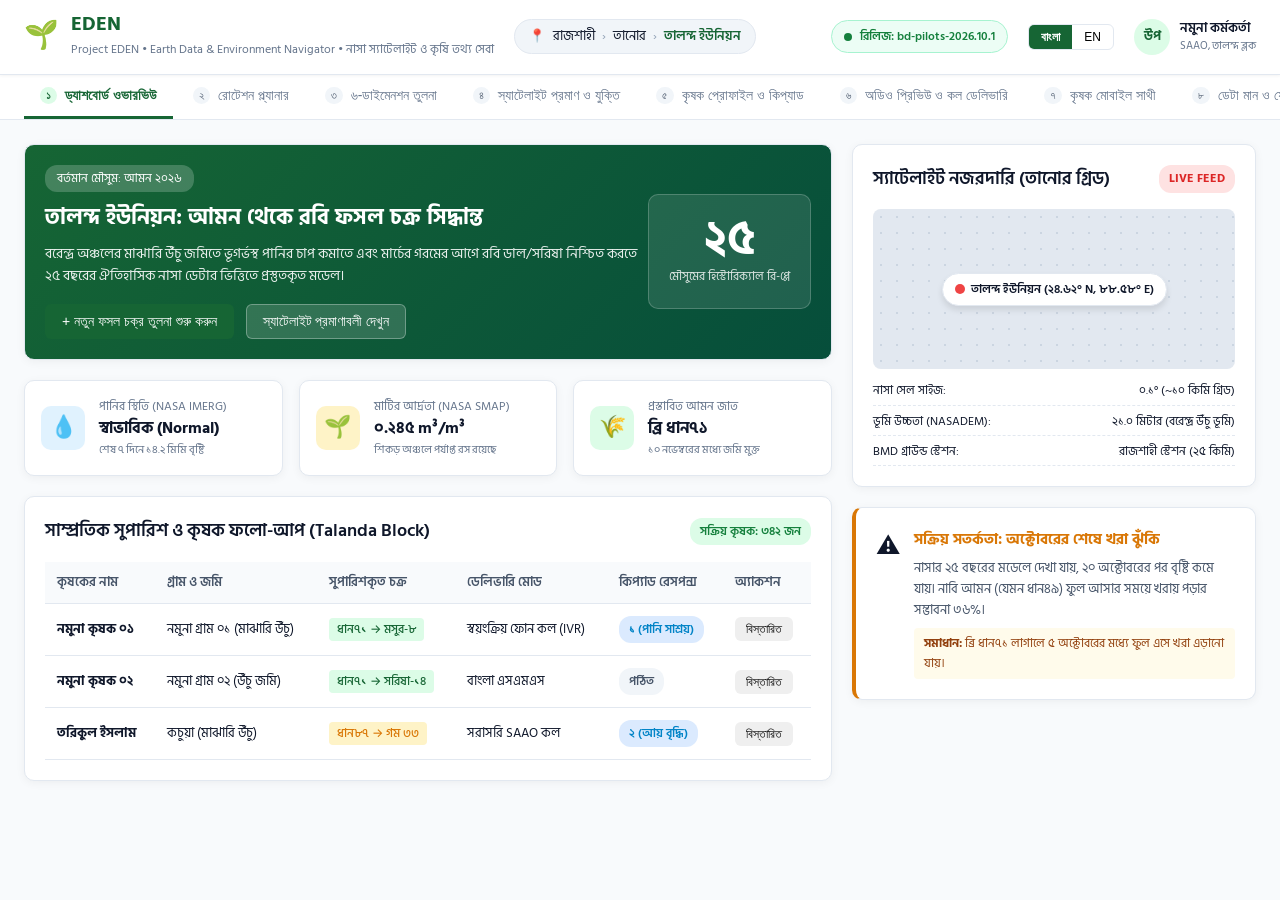
==== apps/saao-dashboard/public/index.html @ 4e6ad154 "feat(android): add EDEN farmer prototype and shared services" ====
<!DOCTYPE html>
<html lang="bn">
<head>
  <meta charset="UTF-8">
  <meta name="viewport" content="width=device-width, initial-scale=1.0">
  <title>Project EDEN — Earth Data &amp; Environment Navigator · ফসল চক্র সিদ্ধান্ত সহায়ক সেবা</title>
  <link rel="preconnect" href="https://fonts.googleapis.com">
  <link rel="preconnect" href="https://fonts.gstatic.com" crossorigin>
  <link href="https://fonts.googleapis.com/css2?family=Hind+Siliguri:wght@400;500;600;700&family=Inter:wght@400;500;600;700&display=swap" rel="stylesheet">
  <link rel="stylesheet" href="styles.css">
</head>
<body>
  <!-- TOP NAVIGATION BAR -->
  <header class="app-header">
    <div class="header-left">
      <div class="brand">
        <span class="brand-icon">🌱</span>
        <div class="brand-text">
          <h1 class="brand-title">EDEN</h1>
          <span class="brand-subtitle">Project EDEN • Earth Data & Environment Navigator • নাসা স্যাটেলাইট ও কৃষি তথ্য সেবা</span>
        </div>
      </div>

      <!-- LOCATION HIERARCHY SELECTOR -->
      <div class="location-badge">
        <span class="geo-icon">📍</span>
        <div class="geo-hierarchy">
          <span class="district">রাজশাহী</span>
          <span class="sep">›</span>
          <span class="upazila">তানোর</span>
          <span class="sep">›</span>
          <span class="union active">তালন্দ ইউনিয়ন</span>
        </div>
      </div>
    </div>

    <div class="header-right">
      <!-- DATA RELEASE BADGE -->
      <div class="release-status" title="সর্বশেষ ডেটা রিলিজ সংস্করণ">
        <span class="status-dot pulse"></span>
        <span class="release-tag">রিলিজ: bd-pilots-2026.10.1</span>
      </div>

      <!-- LANGUAGE TOGGLE -->
      <div class="lang-switch">
        <button id="langBn" class="lang-btn active">বাংলা</button>
        <button id="langEn" class="lang-btn">EN</button>
      </div>

      <!-- SAAO PROFILE -->
      <div class="saao-profile">
        <div class="avatar">উপ</div>
        <div class="profile-info">
          <span class="saao-name">নমুনা কর্মকর্তা</span>
          <span class="saao-role">SAAO, তালন্দ ব্লক</span>
        </div>
      </div>
    </div>
  </header>

  <!-- SCREEN TABS NAVIGATION -->
  <nav class="screen-nav">
    <button class="nav-tab active" data-screen="screen-overview">
      <span class="tab-num">১</span> ড্যাশবোর্ড ওভারভিউ
    </button>
    <button class="nav-tab" data-screen="screen-planner">
      <span class="tab-num">২</span> রোটেশন প্ল্যানার
    </button>
    <button class="nav-tab" data-screen="screen-comparison">
      <span class="tab-num">৩</span> ৬-ডাইমেনশন তুলনা
    </button>
    <button class="nav-tab" data-screen="screen-evidence">
      <span class="tab-num">৪</span> স্যাটেলাইট প্রমাণ ও যুক্তি
    </button>
    <button class="nav-tab" data-screen="screen-farmer">
      <span class="tab-num">৫</span> কৃষক প্রোফাইল ও কিপ্যাড
    </button>
    <button class="nav-tab" data-screen="screen-delivery">
      <span class="tab-num">৬</span> অডিও প্রিভিউ ও কল ডেলিভারি
    </button>
    <button class="nav-tab" data-screen="screen-companion">
      <span class="tab-num">৭</span> কৃষক মোবাইল সাথী
    </button>
    <button class="nav-tab" data-screen="screen-quality">
      <span class="tab-num">৮</span> ডেটা মান ও ফ্রেশনেস
    </button>
  </nav>

  <!-- MAIN CONTAINER -->
  <main class="main-content">

    <!-- ========================================== -->
    <!-- SCREEN 1: SAAO OVERVIEW DASHBOARD         -->
    <!-- ========================================== -->
    <section id="screen-overview" class="screen-section active">
      <div class="overview-grid">
        <!-- LEFT COLUMN: SUMMARY & ACTIONS -->
        <div class="overview-left">
          <div class="card banner-card">
            <div class="banner-content">
              <span class="season-badge">বর্তমান মৌসুম: আমন ২০২৬</span>
              <h2>তালন্দ ইউনিয়ন: আমন থেকে রবি ফসল চক্র সিদ্ধান্ত</h2>
              <p>বরেন্দ্র অঞ্চলের মাঝারি উঁচু জমিতে ভূগর্ভস্থ পানির চাপ কমাতে এবং মার্চের গরমের আগে রবি ডাল/সরিষা নিশ্চিত করতে ২৫ বছরের ঐতিহাসিক নাসা ডেটার ভিত্তিতে প্রস্তুতকৃত মডেল।</p>
              <div class="banner-actions">
                <button class="btn btn-primary" onclick="switchScreen('screen-planner')">
                  + নতুন ফসল চক্র তুলনা শুরু করুন
                </button>
                <button class="btn btn-secondary" onclick="switchScreen('screen-evidence')">
                  স্যাটেলাইট প্রমাণাবলী দেখুন
                </button>
              </div>
            </div>
            <div class="banner-stat">
              <span class="stat-number">২৫</span>
              <span class="stat-label">মৌসুমের হিস্টোরিক্যাল রি-প্লে</span>
            </div>
          </div>

          <!-- SUMMARY METRIC CARDS -->
          <div class="stats-row">
            <div class="stat-card">
              <div class="stat-icon water">💧</div>
              <div class="stat-body">
                <span class="stat-title">পানির স্থিতি (NASA IMERG)</span>
                <span class="stat-value">স্বাভাবিক (Normal)</span>
                <span class="stat-sub">শেষ ৭ দিনে ১৪.২ মিমি বৃষ্টি</span>
              </div>
            </div>

            <div class="stat-card">
              <div class="stat-icon soil">🌱</div>
              <div class="stat-body">
                <span class="stat-title">মাটির আর্দ্রতা (NASA SMAP)</span>
                <span class="stat-value">০.২৪৫ m³/m³</span>
                <span class="stat-sub">শিকড় অঞ্চলে পর্যাপ্ত রস রয়েছে</span>
              </div>
            </div>

            <div class="stat-card">
              <div class="stat-icon crop">🌾</div>
              <div class="stat-body">
                <span class="stat-title">প্রস্তাবিত আমন জাত</span>
                <span class="stat-value">ব্রি ধান৭১</span>
                <span class="stat-sub">১০ নভেম্বরের মধ্যে জমি মুক্ত</span>
              </div>
            </div>
          </div>

          <!-- RECENT ADVICE LOG -->
          <div class="card">
            <div class="card-header">
              <h3>সাম্প্রতিক সুপারিশ ও কৃষক ফলো-আপ (Talanda Block)</h3>
              <span class="badge badge-success">সক্রিয় কৃষক: ৩৪২ জন</span>
            </div>
            <div class="table-responsive">
              <table class="data-table">
                <thead>
                  <tr>
                    <th>কৃষকের নাম</th>
                    <th>গ্রাম ও জমি</th>
                    <th>সুপারিশকৃত চক্র</th>
                    <th>ডেলিভারি মোড</th>
                    <th>কিপ্যাড রেসপন্স</th>
                    <th>অ্যাকশন</th>
                  </tr>
                </thead>
                <tbody id="recentFarmersTable">
                  <tr>
                    <td><strong>নমুনা কৃষক ০১</strong></td>
                    <td>নমুনা গ্রাম ০১ (মাঝারি উঁচু)</td>
                    <td><span class="tag tag-green">ধান৭১ → মসুর-৮</span></td>
                    <td>স্বয়ংক্রিয় ফোন কল (IVR)</td>
                    <td><span class="badge badge-primary">১ (পানি সাশ্রয়)</span></td>
                    <td><button class="btn btn-sm" onclick="switchScreen('screen-delivery')">বিস্তারিত</button></td>
                  </tr>
                  <tr>
                    <td><strong>নমুনা কৃষক ০২</strong></td>
                    <td>নমুনা গ্রাম ০২ (উঁচু জমি)</td>
                    <td><span class="tag tag-green">ধান৭১ → সরিষা-১৪</span></td>
                    <td>বাংলা এসএমএস</td>
                    <td><span class="badge badge-neutral">পঠিত</span></td>
                    <td><button class="btn btn-sm" onclick="switchScreen('screen-delivery')">বিস্তারিত</button></td>
                  </tr>
                  <tr>
                    <td><strong>তরিকুল ইসলাম</strong></td>
                    <td>কচুয়া (মাঝারি উঁচু)</td>
                    <td><span class="tag tag-yellow">ধান৮৭ → গম ৩৩</span></td>
                    <td>সরাসরি SAAO কল</td>
                    <td><span class="badge badge-primary">২ (আয় বৃদ্ধি)</span></td>
                    <td><button class="btn btn-sm" onclick="switchScreen('screen-delivery')">বিস্তারিত</button></td>
                  </tr>
                </tbody>
              </table>
            </div>
          </div>
        </div>

        <!-- RIGHT COLUMN: WEATHER & MAP -->
        <div class="overview-right">
          <!-- SATELLITE RADAR / WEATHER -->
          <div class="card">
            <div class="card-header">
              <h3>স্যাটেলাইট নজরদারি (তানোর গ্রিড)</h3>
              <span class="badge badge-live">LIVE FEED</span>
            </div>
            <div class="tanore-map-panel">
              <div class="map-placeholder">
                <div class="map-grid"></div>
                <div class="map-pin">
                  <div class="pin-pulse"></div>
                  <span>তালন্দ ইউনিয়ন (২৪.৬২° N, ৮৮.৫৮° E)</span>
                </div>
              </div>
              <div class="map-specs">
                <div class="spec-item">
                  <span class="label">নাসা সেল সাইজ:</span>
                  <span class="val">০.১° (~১০ কিমি গ্রিড)</span>
                </div>
                <div class="spec-item">
                  <span class="label">ভূমি উচ্চতা (NASADEM):</span>
                  <span class="val">২১.০ মিটার (বরেন্দ্র উঁচু ভূমি)</span>
                </div>
                <div class="spec-item">
                  <span class="label">BMD গ্রাউন্ড স্টেশন:</span>
                  <span class="val">রাজশাহী স্টেশন (২৫ কিমি)</span>
                </div>
              </div>
            </div>
          </div>

          <!-- ACTIVE AGROMET ALERT -->
          <div class="card alert-card">
            <div class="alert-icon">⚠️</div>
            <div class="alert-content">
              <h4>সক্রিয় সতর্কতা: অক্টোবরের শেষে খরা ঝুঁকি</h4>
              <p>নাসার ২৫ বছরের মডেলে দেখা যায়, ২০ অক্টোবরের পর বৃষ্টি কমে যায়। নাবি আমন (যেমন ধান৪৯) ফুল আসার সময়ে খরায় পড়ার সম্ভাবনা ৩৬%।</p>
              <div class="alert-solution">
                <strong>সমাধান:</strong> ব্রি ধান৭১ লাগালে ৫ অক্টোবরের মধ্যে ফুল এসে খরা এড়ানো যায়।
              </div>
            </div>
          </div>
        </div>
      </div>
    </section>

    <!-- ========================================== -->
    <!-- SCREEN 2: ROTATION PLANNER                 -->
    <!-- ========================================== -->
    <section id="screen-planner" class="screen-section">
      <div class="planner-layout">
        <div class="planner-controls card">
          <h2>রোটেশন প্ল্যানার কনফিগারেশন</h2>
          <p class="subtitle">কৃষকের জমি, বর্তমান অবস্থা এবং কাঙ্ক্ষিত অগ্রাধিকার নির্বাচন করুন</p>

          <div class="form-group">
            <label>ইউনিয়ন ও অবস্থান</label>
            <select id="planUnion" class="form-control" disabled>
              <option value="talanda_tanore">তালন্দ ইউনিয়ন, তানোর, রাজশাহী</option>
            </select>
          </div>

          <div class="form-group">
            <label>জমির ধরন (Land Type)</label>
            <select id="planLandType" class="form-control">
              <option value="medium_high" selected>মাঝারি উঁচু জমি (Medium-High Land — প্রধানত দোআঁশ)</option>
              <option value="high">উঁচু জমি (High Land — লাল বরেন্দ্র মাটি)</option>
              <option value="medium_low">মাঝারি নিচু জমি (Medium-Low Land)</option>
            </select>
          </div>

          <div class="form-group">
            <label>বর্তমান আমন ধানের জাত</label>
            <select id="planAmanCrop" class="form-control">
              <option value="BRRI dhan71" selected>ব্রি ধান৭১ (স্বল্পমেয়াদি ১১৫ দিন — খরা সহনশীল)</option>
              <option value="BRRI dhan87">ব্রি ধান৮৭ (১২৭ দিন — উচ্চ ফলনশীল)</option>
              <option value="BRRI dhan49">ব্রি ধান৪৯ (দীর্ঘমেয়াদি ১৩৫ দিন — প্রচলিত)</option>
              <option value="Late dhan75">দেরিতে রোপণকৃত ধান (১২০ দিন)</option>
            </select>
          </div>

          <div class="priority-sliders">
            <label><strong>কৃষকের অগ্রাধিকার নির্ধারণ (Priorities Weighting):</strong></label>

            <div class="slider-group">
              <div class="slider-header">
                <span>💧 পানির সাশ্রয় ও সেচ নিরাপত্তা</span>
                <span id="valWeightWater" class="slider-val">৫০%</span>
              </div>
              <input type="range" id="weightWater" min="0" max="100" value="50" oninput="updateWeights()">
            </div>

            <div class="slider-group">
              <div class="slider-header">
                <span>💰 নিট মুনাফা ও অর্থনৈতিক স্থায়িত্ব</span>
                <span id="valWeightIncome" class="slider-val">৩০%</span>
              </div>
              <input type="range" id="weightIncome" min="0" max="100" value="30" oninput="updateWeights()">
            </div>

            <div class="slider-group">
              <div class="slider-header">
                <span>🌱 মাটির পুষ্টি ও জৈব পদার্থ</span>
                <span id="valWeightSoil" class="slider-val">২০%</span>
              </div>
              <input type="range" id="weightSoil" min="0" max="100" value="20" oninput="updateWeights()">
            </div>
          </div>

          <button class="btn btn-primary btn-block" onclick="runPlannerCalculation()">
            ⚡ ৬-ডাইমেনশন সিমুলেশন ও রি-প্লে রান করুন
          </button>
        </div>

        <div class="planner-preview card">
          <div class="card-header">
            <h3>সিমুলেটেড ফসল চক্রের প্রাকদর্শন</h3>
            <span class="badge badge-neutral">৪টি বিকল্প তৈরি হয়েছে</span>
          </div>
          <div id="plannerResultsContainer" class="candidate-list">
            <!-- Dynamically populated -->
          </div>
        </div>
      </div>
    </section>

    <!-- ========================================== -->
    <!-- SCREEN 3: ROTATION COMPARISON              -->
    <!-- ========================================== -->
    <section id="screen-comparison" class="screen-section">
      <div class="comparison-header card">
        <div class="comp-title-area">
          <h2>৬টি ডাইমেনশনের বিস্তারিত তুলনা (Multi-Dimension Comparison)</h2>
          <p>পানি, তাপ, বন্যা, মাটি, পশুখাদ্য এবং আয়ের ভিত্তিতে তৈরি বৈজ্ঞানিক ট্রেড-অফ বিশ্লেষণ। শুধুমাত্র রঙের ওপর নির্ভর না করে প্রতিটি স্কোরের সাথে সংখ্যা ও ব্যাখ্যা দেওয়া হয়েছে।</p>
        </div>
        <div class="comp-actions">
          <button class="btn btn-secondary" onclick="switchScreen('screen-evidence')">প্রমাণ ও উপগ্রহ ডেটা দেখুন</button>
          <button class="btn btn-primary" onclick="switchScreen('screen-delivery')">পরামর্শ পাঠান (Voice/SMS)</button>
        </div>
      </div>

      <!-- COMPARISON CARDS ROW -->
      <div id="comparisonCardsGrid" class="comparison-grid">
        <!-- Dynamically rendered options comparison -->
      </div>

      <!-- MONTH-BY-MONTH CROP OCCUPANCY TIMELINE -->
      <div class="card timeline-card">
        <div class="card-header">
          <h3>মাসভিত্তিক জমি ব্যবহারের টাইমলাইন (Month-by-Month Field Occupancy)</h3>
          <span class="badge badge-info">কখন জমি খালি হচ্ছে তা দেখুন</span>
        </div>
        <p class="timeline-desc">আমন ধান কাটার তারিখ নির্ধারণ করে রবি ফসল সময়ে বোনা যাবে কি না। ১০ নভেম্বর জমি খালি হলে রবি ফসল সর্বোচ্চ ফলন দেয়।</p>
        <div id="timelineContainer" class="timeline-visual">
          <!-- Dynamically populated timeline -->
        </div>
      </div>
    </section>

    <!-- ========================================== -->
    <!-- SCREEN 4: EVIDENCE AND ADVICE DETAIL       -->
    <!-- ========================================== -->
    <section id="screen-evidence" class="screen-section">
      <div class="card evidence-hero">
        <div class="evidence-header-tag">বৈজ্ঞানিক প্রমাণ ও তথ্যসূত্র (NASA & National Agricultural Data)</div>
        <h2>ব্রি ধান৭১ কেন তালন্দ ইউনিয়নের জন্য সর্বোচ্চ সুপারিশকৃত?</h2>
        <p class="evidence-intro">
          EDEN কোনো সংখ্যা বা যুক্তি কল্পনা করে না। প্রতিটি সুপারিশ ২৫ বছরের নাসা স্যাটেলাইট টাইম-সিরিজ, বাংলাদেশ ধান গবেষণা ইনস্টিটিউট (BRRI), কৃষি গবেষণা ইনস্টিটিউট (BARI) এবং মৃত্তিকা সম্পদ উন্নয়ন ইনস্টিটিউট (SRDI)-এর ফিল্ড ডেটার সাথে মিলিয়ে প্রমাণিত।
        </p>
      </div>

      <div class="evidence-grid">
        <!-- 25-SEASON REPLAY EVIDENCE -->
        <div class="card evidence-card">
          <div class="card-header">
            <h3>১. ২৫ বছরের খরা রি-প্লে সিমুলেশন (Water Balance)</h3>
            <span class="badge badge-success">উচ্চ আত্মবিশ্বাস (High Confidence)</span>
          </div>
          <div class="evidence-body">
            <div class="evidence-highlight">
              <span class="big-metric">৬ / ২৫</span>
              <p>২০০১ থেকে ২০২৫ সালের মধ্যে ব্রি ধান৭১-এ ফুল আসার সংবেদনশীল সময়ে সম্পূরক সেচ লেগেছে <strong>মাত্র ৬ মৌসুমে</strong>।</p>
            </div>
            <ul class="evidence-list">
              <li><strong>ব্রি ধান৪৯ (প্রচলিত):</strong> ফুল আসতে দেরি হওয়ায় ২৫ মৌসুমে <strong>৯ বার</strong> সেচ লেগেছে।</li>
              <li><strong>দেরিতে বোনা ধান:</strong> ২৫ মৌসুমে <strong>২০ বার</strong> তীব্র খরায় পড়েছে।</li>
              <li><strong>তথ্যসূত্র:</strong> NASA POWER (ET0) + NASA GPM IMERG Daily Rain (Rajshahi BMD স্টেশন দ্বারা ক্যালিব্রেটেড)।</li>
              <li><strong>স্থানিক স্কেল:</strong> তানোর গ্রিড সেল (০.১° বা ~১০ কিমি), এটি পুরো ইউনিয়নের গড় পরিমাপ, একক জমির নয়।</li>
            </ul>
          </div>
        </div>

        <!-- SOIL & RESIDUAL MOISTURE -->
        <div class="card evidence-card">
          <div class="card-header">
            <h3>২. মাটির পুষ্টি ও অবশিষ্ট আর্দ্রতা (Soil & SMAP)</h3>
            <span class="badge badge-success">পরিমাপকৃত (Measured)</span>
          </div>
          <div class="evidence-body">
            <div class="evidence-highlight">
              <span class="big-metric">+১৮ কেজি</span>
              <p>ব্রি ধান৭১ কাটার পর বারি মসুর-৮ চাষ করলে হেক্টর প্রতি <strong>১৮ কেজি প্রাকৃতিক নাইট্রোজেন</strong> মাটিতে যুক্ত হয়।</p>
            </div>
            <ul class="evidence-list">
              <li><strong>নাসা SMAP ডেটা:</strong> ১০ নভেম্বর জমি ফাঁকা হলে মাটির শিকড় অঞ্চলে ০.২৪ m³/m³ আর্দ্রতা থাকে, যা মসুরের অঙ্কুরোদগমের জন্য যথেষ্ট।</li>
              <li><strong>মাটির কার্ড:</strong> SRDI তালন্দ ইউনিয়ন সার নির্দেশিকা কার্ড (#RAJ_TAN_TAL_04) অনুযায়ী দোআঁশ মাটিতে ডাল ফসল মাটির উর্বরতা বাড়ায়।</li>
              <li><strong>বোরোর তুলনা:</strong> টানা দুই ধান চাষে মাটির দস্তা ও জৈব পদার্থ দ্রুত হ্রাস পায়।</li>
            </ul>
          </div>
        </div>

        <!-- ECONOMIC AND FODDER -->
        <div class="card evidence-card">
          <div class="card-header">
            <h3>৩. অর্থনৈতিক ও গবাদিপশুর নিরাপত্তা (Income & Fodder)</h3>
            <span class="badge badge-success">মডেলভিত্তিক (Modeled)</span>
          </div>
          <div class="evidence-body">
            <div class="evidence-highlight">
              <span class="big-metric">১,১০,০০০ ৳</span>
              <p>ধান৭১ + মসুর চক্রে হেক্টর প্রতি আনুমানিক নিট আয় <strong>১,১০,০০০ টাকা</strong> (সেচ খরচ ৭০% সাশ্রয়)।</p>
            </div>
            <ul class="evidence-list">
              <li><strong>বিসিএস প্যানেল ডেটা:</strong> তানোর উপজেলায় বোরো ধানে সেচেই চলে যায় মোট খরচের ৩৮%, মসুরে মাত্র ১২%।</li>
              <li><strong>গবাদিপশু ঘনত্ব:</strong> রাজশাহী জেলায় প্রতি বর্গকিমিতে ১৯৭টি গরু রয়েছে (FAO GLW4); আমনের শুকনো খড় ও মসুরের ভূষি সারা বছরের গোখাদ্য নিশ্চিত করে।</li>
            </ul>
          </div>
        </div>

        <!-- UNCERTAINTY & LIMITATIONS -->
        <div class="card evidence-card uncertainty-box">
          <div class="card-header">
            <h3>৪. তথ্যের সীমাবদ্ধতা ও অনিশ্চয়তা নির্দেশক (Data Transparency)</h3>
            <span class="badge badge-warning">সতর্কবার্তা</span>
          </div>
          <div class="evidence-body">
            <p><strong>উপগ্রহ অনুমানের সীমা:</strong> উপগ্রহ থেকে প্রাপ্ত বৃষ্টি ও বাষ্পীভবন ইউনিয়ন পর্যায়ের প্রক্সি। যদি কৃষকের জমিতে স্থানীয় বাঁধ ভাঙা থাকে বা অতিরিক্ত বালুময় মাটি থাকে, তবে সেচ চাহিদা ভিন্ন হতে পারে।</p>
            <p><strong>দাম অনুমান:</strong> বাজার দর BBS ও WFP-এর বিগত মৌসুমের পাইকারি গড় দরের ওপর নির্ভরশীল। চলমান মৌসুমের বাজার দর পরিবর্তনশীল।</p>
          </div>
        </div>
      </div>
    </section>

    <!-- ========================================== -->
    <!-- SCREEN 5: FARMER PRIORITIES AND PROFILE    -->
    <!-- ========================================== -->
    <section id="screen-farmer" class="screen-section">
      <div class="farmer-layout">
        <div class="card farmer-profile-card">
          <h2>কৃষক প্রোফাইল ও সম্মতিপত্র (Farmer Profile & Consent)</h2>
          <p class="subtitle">সাধারণ ফোন কল বা ফিল্ড ভিজিটে সংগৃহীত তথ্য</p>

          <div class="profile-details-grid">
            <div class="profile-field">
              <span class="field-label">কৃষকের নাম</span>
              <span class="field-val">নমুনা কৃষক ০১</span>
            </div>
            <div class="profile-field">
              <span class="field-label">মোবাইল নম্বর</span>
              <span class="field-val">01712-XXXXXX (গোপনীয় ও সুরক্ষিত)</span>
            </div>
            <div class="profile-field">
              <span class="field-label">গ্রাম ও ইউনিয়ন</span>
              <span class="field-val">তালন্দ পূর্বপাড়া, তানোর, রাজশাহী</span>
            </div>
            <div class="profile-field">
              <span class="field-label">জমির পরিমাণ ও ধরন</span>
              <span class="field-val">২.৫ বিঘা (মাঝারি উঁচু দোআঁশ জমি)</span>
            </div>
            <div class="profile-field">
              <span class="field-label">প্রধান পানির উৎস</span>
              <span class="field-val">বৃষ্টিপাত + প্রয়োজনবোধে গভীর নলকূপ (ভাড়া)</span>
            </div>
            <div class="profile-field">
              <span class="field-label">গবাদিপশু</span>
              <span class="field-val">৩টি দেশি গরু ও ২টি ছাগল</span>
            </div>
          </div>

          <div class="consent-box">
            <div class="consent-check">
              <input type="checkbox" id="farmerConsent" checked disabled>
              <label for="farmerConsent"><strong>কৃষকের সম্মতি গৃহীত হয়েছে:</strong> এই তথ্য শুধুমাত্র সঠিক ফসল পরামর্শের জন্য ব্যবহৃত হবে এবং কোনো বাণিজ্যিক প্রতিষ্ঠানে দেওয়া হবে না।</label>
            </div>
          </div>
        </div>

        <div class="card keypad-interaction-card">
          <div class="card-header">
            <h3>সাধারণ বাটন ফোনের কিপ্যাড ইন্টারঅ্যাকশন (IVR DTMF Mapping)</h3>
            <span class="badge badge-primary">স্মার্টফোন প্রয়োজন নেই</span>
          </div>
          <p>কৃষক যখন 'EDEN' টোল-ফ্রি নম্বরে কল দেন বা স্বয়ংক্রিয় ফোন পান, তখন তিনি কিপ্যাডের বোতাম চেপে নিজের পছন্দ জানান:</p>

          <div class="keypad-mapping-list">
            <div class="keypad-item">
              <span class="keypad-btn">১</span>
              <div class="keypad-text">
                <strong>পানির নিরাপত্তা ও সেচ খরচ সাশ্রয়</strong>
                <span>"পানির চিন্তা কমাতে ১ চাপুন"</span>
              </div>
            </div>
            <div class="keypad-item">
              <span class="keypad-btn">২</span>
              <div class="keypad-text">
                <strong>সর্বোচ্চ ফলন ও নিট আয় বৃদ্ধি</strong>
                <span>"বেশি আয়ের জন্য ২ চাপুন"</span>
              </div>
            </div>
            <div class="keypad-item">
              <span class="keypad-btn">৩</span>
              <div class="keypad-text">
                <strong>মাটির স্বাস্থ্য ও উর্বরতা রক্ষা</strong>
                <span>"মাটি ভালো রাখতে ৩ চাপুন"</span>
              </div>
            </div>
            <div class="keypad-item">
              <span class="keypad-btn">৯</span>
              <div class="keypad-text">
                <strong>উপজেলা কৃষি কর্মকর্তার (SAAO) সাথে সরাসরি কথা</strong>
                <span>"অফিসারের সাথে কথা বলতে ৯ চাপুন"</span>
              </div>
            </div>
          </div>
        </div>
      </div>
    </section>

    <!-- ========================================== -->
    <!-- SCREEN 6: ADVICE PREVIEW AND CALL DELIVERY -->
    <!-- ========================================== -->
    <section id="screen-delivery" class="screen-section">
      <div class="delivery-layout">
        <!-- LEFT: SAAO AUDIT & PREVIEW -->
        <div class="card delivery-preview-card">
          <div class="card-header">
            <h2>অনুমোদিত বাংলা পরামর্শ ও অডিও প্রিভিউ</h2>
            <div class="narration-badge-group">
              <span id="narrationEngineTag" class="badge badge-success">✓ ভেরিফাইড টেমপ্লেট (Verified Template)</span>
              <span class="badge badge-neutral">হ্যালুসিনেশন ঝুঁকি: ০%</span>
            </div>
          </div>
          <p class="subtitle">কৃষককে ফোন কল বা এসএমএস পাঠানোর আগে হুবহু অনুমোদিত বাংলা টেক্সট যাচাই করুন</p>

          <div class="preview-speech-box">
            <div class="speech-quote-icon">📢</div>
            <p id="previewBanglaText" class="speech-text">
              EDEN থেকে বলছি। তালন্দ ইউনিয়নের মাঝারি উঁচু জমির জন্য আপনার অনুমোদিত ফসল চক্র: ব্রি ধান৭১ → বারি মসুর-৮ → পতিত। ব্রি ধান৭১ লাগালে ২৫ মৌসুমে মাত্র ৬ বার বাড়তি সেচের প্রয়োজন হয়েছিল। ১০ নভেম্বরের মধ্যে ধান কেটে ফেললে রবি মৌসুমে মসুর চাষে সেচ সাশ্রয় হবে এবং মাত্র ১৯৮ মিলিমিটার পানির প্রয়োজন হবে। পরামর্শটি ভালো লাগলে বা কোনো প্রশ্ন থাকলে আপনার ইউনিয়ন কৃষি কর্মকর্তা (SAAO)-এর সাথে কথা বলুন। ধন্যবাদ।
            </p>
          </div>

          <!-- AUDIO SIMULATOR -->
          <div class="audio-player-mock">
            <button id="btnPlayAudio" class="btn btn-audio" onclick="toggleAudioPreview()">
              <span id="audioPlayIcon">▶</span> <span id="audioPlayText">বাংলা ভয়েস শুনুন (Audio Preview)</span>
            </button>
            <div class="audio-progress-bar">
              <div id="audioProgress" class="audio-progress-fill"></div>
            </div>
            <span class="audio-time">০০:৪২ সেকেন্ড</span>
          </div>

          <!-- DUAL-GATE AUDIT TRAIL -->
          <div class="audit-trail-panel">
            <h4>ডুয়েল-গেট অ্যান্টি-হ্যালুসিনেশন অডিট রিপোর্ট (Dual-Gate Audit)</h4>
            <div class="audit-grid">
              <div class="audit-item">
                <span class="audit-status pass">✓</span>
                <span>গেট ১: অনুমোদিত ফ্যাক্টস ও স্লট যাচাইকৃত</span>
              </div>
              <div class="audit-item">
                <span class="audit-status pass">✓</span>
                <span>গেট ২: কোনো অননুমোদিত সংখ্যা পাওয়া যায়নি (Passed)</span>
              </div>
              <div class="audit-item">
                <span class="audit-status pass">✓</span>
                <span>নিষিদ্ধ বাণিজ্যিক শব্দ ফিল্টার: নিরাপদ</span>
              </div>
              <div class="audit-item">
                <span class="audit-status pass">✓</span>
                <span>লেটেন্সি: &lt; ২ মিলিসেকেন্ড</span>
              </div>
            </div>
          </div>
        </div>

        <!-- RIGHT: DISPATCH SIMULATOR -->
        <div class="card dispatch-card">
          <h3>ডেলিভারি মাধ্যম ও সিমুলেশন</h3>
          <p class="subtitle">কৃষকের ফোনে পরামর্শ পাঠানোর চ্যানেল নির্বাচন করুন</p>

          <div class="delivery-channel-toggle">
            <label class="channel-option active">
              <input type="radio" name="deliveryChannel" value="ivr" checked>
              <div class="channel-body">
                <strong>📞 স্বয়ংক্রিয় ফোন কল (IVR)</strong>
                <span>সাধারণ বাটন ফোনে বাংলায় স্বয়ংক্রিয় কথা বলবে</span>
              </div>
            </label>
            <label class="channel-option">
              <input type="radio" name="deliveryChannel" value="sms">
              <div class="channel-body">
                <strong>💬 বাংলা এসএমএস (SMS)</strong>
                <span>ইউনিকোড বাংলায় সংক্ষিপ্ত বার্তা প্রেরণ</span>
              </div>
            </label>
            <label class="channel-option">
              <input type="radio" name="deliveryChannel" value="saao_call">
              <div class="channel-body">
                <strong>👨‍🌾 SAAO সরাসরি কল</strong>
                <span>মাঠ কর্মকর্তা নিজে ফোনে কথা বলে পরামর্শ দেবেন</span>
              </div>
            </label>
          </div>

          <div class="ivr-simulator-box">
            <h4>লাইভ কিপ্যাড রেসপন্স টেস্ট (Simulate Farmer Keypad)</h4>
            <div class="keypad-buttons">
              <button class="btn btn-key" onclick="simulateFarmerKeypad('1')">১ (পানি)</button>
              <button class="btn btn-key" onclick="simulateFarmerKeypad('2')">২ (আয়)</button>
              <button class="btn btn-key" onclick="simulateFarmerKeypad('3')">৩ (মাটি)</button>
              <button class="btn btn-key" onclick="simulateFarmerKeypad('9')">৯ (SAAO)</button>
            </div>
            <div id="liveCallLog" class="call-log-box">
              <span class="log-line">কলের অবস্থা: প্রস্তুত (Ready to Dispatch)</span>
            </div>
          </div>

          <button class="btn btn-success btn-block" onclick="dispatchAdviceCall()">
            🚀 কৃষকের কাছে পরামর্শ পাঠিয়ে দিন (Dispatch Now)
          </button>
        </div>
      </div>
    </section>

    <!-- ========================================== -->
    <!-- SCREEN 7: OPTIONAL FARMER MOBILE COMPANION -->
    <!-- ========================================== -->
    <section id="screen-companion" class="screen-section">
      <div class="companion-wrapper">
        <div class="companion-intro card">
          <h2>ঐচ্ছিক কৃষক স্মার্টফোন সাথী (Companion PWA/App)</h2>
          <p>এটি কৃষকের জন্য বাধ্যতামূলক নয়; যাদের স্মার্টফোন আছে তারা যেন অফলাইনেও সর্বশেষ অনুমোদিত পরামর্শ, আবহাওয়া এবং পরবর্তী করণীয় দেখতে পারেন তার সহজ ইন্টারফেস।</p>
          <div class="offline-badge">
            <span class="status-dot"></span> সম্পূর্ণ অফলাইনে ক্যাশ করা ডেটা থেকে কার্যকর
          </div>
        </div>

        <!-- MOBILE DEVICE FRAME SIMULATOR -->
        <div class="mobile-frame-container">
          <div class="smartphone-frame">
            <div class="phone-screen">
              <!-- PHONE HEADER -->
              <div class="phone-header">
                <div class="phone-topbar">
                  <span>EDEN</span>
                  <span>📶 অফলাইন রেডি</span>
                </div>
                <div class="farmer-greeting">
                  <h3>আসসালামু আলাইকুম, রফিকুল ভাই</h3>
                  <span>তালন্দ ইউনিয়ন • আমন ২০২৬</span>
                </div>
              </div>

              <!-- MAIN ACTION CARD -->
              <div class="phone-body">
                <div class="phone-card action-card">
                  <span class="card-tag">আপনার পরবর্তী কাজ</span>
                  <h4>১০ নভেম্বরের মধ্যে ব্রি ধান৭১ কেটে ফেলুন</h4>
                  <p>জমিতে পর্যাপ্ত রস থাকতে থাকতেই মসুর বীজ বুনে দিন। অতিরিক্ত সেচের প্রয়োজন হবে না।</p>
                  <button class="phone-btn primary" onclick="alert('ভয়েস পরামর্শ অডিও প্লে হচ্ছে...')">
                    🔊 পরামর্শটি শুনুন (Play)
                  </button>
                </div>

                <!-- 6 DIMENSIONS SUMMARY -->
                <div class="phone-card">
                  <span class="card-tag">ফসল চক্র: ব্রি ধান৭১ → মসুর-৮</span>
                  <div class="phone-metrics-row">
                    <div class="metric-cell">
                      <span class="val">৮৪%</span>
                      <span class="lbl">পানি সাশ্রয়</span>
                    </div>
                    <div class="metric-cell">
                      <span class="val">০ দিন</span>
                      <span class="lbl">তাপের ঝুঁকি</span>
                    </div>
                    <div class="metric-cell">
                      <span class="val">+১৮ কেজি</span>
                      <span class="lbl">মাটিতে নাইট্রোজেন</span>
                    </div>
                  </div>
                </div>

                <!-- LOCAL ADVICE BUTTONS -->
                <div class="phone-card">
                  <span class="card-tag">মাঠ কর্মকর্তার সাথে যোগাযোগ</span>
                  <p>কোনো দ্বিধা বা প্রশ্ন থাকলে আপনার ব্লকের কর্মকর্তার সাথে কথা বলুন:</p>
                  <button class="phone-btn secondary" onclick="alert('নমুনা কর্মকর্তাকে কল করা হচ্ছে: 017XXXXXXXX')">
                    📞 কৃষি কর্মকর্তা (SAAO)-কে কল দিন
                  </button>
                </div>

                <div class="phone-footer">
                  <span>সর্বশেষ আপডেট: ১৫ অক্টোবর ২০২৬ • ক্যাশড ভার্সন</span>
                </div>
              </div>
            </div>
          </div>
        </div>
      </div>
    </section>

    <!-- ========================================== -->
    <!-- SCREEN 8: DATA QUALITY AND COVERAGE        -->
    <!-- ========================================== -->
    <section id="screen-quality" class="screen-section">
      <div class="card quality-hero">
        <div class="card-header">
          <h2>ডেটা মান, ফ্রেশনেস ও কভারেজ ড্যাশবোর্ড (Data Quality & Transparency)</h2>
          <span class="badge badge-success">সব সোর্স সচল</span>
        </div>
        <p class="subtitle">সুপারিশ কেন কোনো এলাকায় অনুপলব্ধ বা অনিশ্চিত হতে পারে তা যাচাই করার জন্য এসএএও ও অ্যাডমিন ভিউ। কোনো অনুপস্থিত মানকে কখনো গোপনে শূন্য ধরা হয় না।</p>
      </div>

      <div class="card">
        <div class="table-responsive">
          <table class="data-table">
            <thead>
              <tr>
                <th>ডেটা সোর্স ও প্যারামিটার</th>
                <th>সময়কাল ও রেজোলিউশন</th>
                <th>ল্যাটেন্সি / ফ্রেশনেস</th>
                <th>গ্রাউন্ড ক্যালিব্রেশন</th>
                <th>অবস্থা</th>
              </tr>
            </thead>
            <tbody id="qualityTableBody">
              <!-- Dynamically populated from /api/v1/data-release -->
            </tbody>
          </table>
        </div>
      </div>

      <div class="quality-guidelines card">
        <h3>EDEN ডেটা সততা নীতিমালা (Data Integrity Policy)</h3>
        <div class="guidelines-grid">
          <div class="policy-box">
            <strong>১. নো সাইলেন্ট জিরো (No Silent Zeros):</strong>
            <p>যদি বৃষ্টি বা তাপমাত্রার কোনো দিনের ডেটা পাওয়া না যায়, তবে সেটিকে শূন্য না ধরে নিকটস্থ বিএমডি রাজশাহী স্টেশন থেকে ইন্টারপোলেট করা হয় এবং আত্মবিশ্বাস 'অনিশ্চিত' ফ্ল্যাগ করা হয়।</p>
          </div>
          <div class="policy-box">
            <strong>২. স্থানিক স্পষ্টতা (Spatial Resolution):</strong>
            <p>নাসার গ্রিড সেল ইউনিয়ন বা ১০ কিমি স্কেলের প্রক্সি। এটিকে কখনো কৃষকের নির্দিষ্ট জমির মাটি পরীক্ষা বলে ভুলভাবে উপস্থাপন করা হয় না।</p>
          </div>
          <div class="policy-box">
            <strong>৩. অপরিবর্তনীয় ডেটা ক্যাপসুল (Immutable Capsule):</strong>
            <p>প্রতিটি ডেটা আপডেটের সুনির্দিষ্ট রিলিজ ভার্সন থাকে (bd-pilots-2026.10.1)। পুরোনো রিলিজের হিস্টোরিক্যাল রেকর্ড কখনো মুছে ফেলা হয় না।</p>
          </div>
        </div>
      </div>
    </section>

  </main>

  <script type="module" src="app.js"></script>
</body>
</html>
---- apps/saao-dashboard/public/styles.css ----
:root {
  --primary: #166534;
  --primary-dark: #14532d;
  --primary-light: #22c55e;
  --accent: #d97706;
  --earth: #78350f;
  --water: #0284c7;
  --bg-main: #f8fafc;
  --card-bg: #ffffff;
  --text-main: #0f172a;
  --text-muted: #64748b;
  --border: #e2e8f0;
  --success: #15803d;
  --warning: #b45309;
  --danger: #b91c1c;
  --radius: 10px;
  --shadow: 0 2px 10px rgba(0, 0, 0, 0.05);
}

* {
  box-sizing: border-box;
  margin: 0;
  padding: 0;
}

body {
  font-family: 'Hind Siliguri', 'Inter', -apple-system, BlinkMacSystemFont, sans-serif;
  background-color: var(--bg-main);
  color: var(--text-main);
  line-height: 1.6;
}

/* ================= HEADER ================= */
.app-header {
  background-color: var(--card-bg);
  border-bottom: 1px solid var(--border);
  padding: 12px 24px;
  display: flex;
  justify-content: space-between;
  align-items: center;
  position: sticky;
  top: 0;
  z-index: 100;
  box-shadow: 0 1px 3px rgba(0,0,0,0.05);
}

.header-left, .header-right {
  display: flex;
  align-items: center;
  gap: 20px;
}

.brand {
  display: flex;
  align-items: center;
  gap: 12px;
}

.brand-icon {
  font-size: 28px;
}

.brand-title {
  font-size: 20px;
  font-weight: 700;
  color: var(--primary);
  line-height: 1.2;
}

.brand-subtitle {
  font-size: 12px;
  color: var(--text-muted);
}

.location-badge {
  display: flex;
  align-items: center;
  gap: 8px;
  background-color: #f1f5f9;
  padding: 6px 14px;
  border-radius: 20px;
  font-size: 13px;
  border: 1px solid var(--border);
}

.geo-hierarchy .sep {
  color: #94a3b8;
  margin: 0 4px;
}

.geo-hierarchy .active {
  font-weight: 600;
  color: var(--primary);
}

.release-status {
  display: flex;
  align-items: center;
  gap: 8px;
  background-color: #ecfdf5;
  color: var(--success);
  padding: 6px 12px;
  border-radius: 20px;
  font-size: 12px;
  font-weight: 600;
  border: 1px solid #a7f3d0;
}

.status-dot {
  width: 8px;
  height: 8px;
  border-radius: 50%;
  background-color: var(--success);
}

.status-dot.pulse {
  animation: pulse-animation 2s infinite;
}

@keyframes pulse-animation {
  0% { transform: scale(0.95); box-shadow: 0 0 0 0 rgba(34, 197, 94, 0.7); }
  70% { transform: scale(1); box-shadow: 0 0 0 6px rgba(34, 197, 94, 0); }
  100% { transform: scale(0.95); box-shadow: 0 0 0 0 rgba(34, 197, 94, 0); }
}

.lang-switch {
  display: flex;
  border: 1px solid var(--border);
  border-radius: 6px;
  overflow: hidden;
}

.lang-btn {
  background: none;
  border: none;
  padding: 5px 12px;
  font-size: 12px;
  cursor: pointer;
}

.lang-btn.active {
  background-color: var(--primary);
  color: #fff;
  font-weight: 600;
}

.saao-profile {
  display: flex;
  align-items: center;
  gap: 10px;
}

.avatar {
  width: 36px;
  height: 36px;
  border-radius: 50%;
  background-color: #dcfce7;
  color: var(--primary);
  display: flex;
  align-items: center;
  justify-content: center;
  font-weight: 700;
  font-size: 13px;
}

.profile-info {
  display: flex;
  flex-direction: column;
}

.saao-name {
  font-size: 13px;
  font-weight: 600;
}

.saao-role {
  font-size: 11px;
  color: var(--text-muted);
}

/* ================= SCREEN NAVIGATION TABS ================= */
.screen-nav {
  display: flex;
  background-color: #ffffff;
  border-bottom: 1px solid var(--border);
  padding: 0 24px;
  overflow-x: auto;
  gap: 4px;
}

.nav-tab {
  background: none;
  border: none;
  padding: 12px 16px;
  font-size: 14px;
  font-weight: 500;
  color: var(--text-muted);
  cursor: pointer;
  border-bottom: 3px solid transparent;
  display: flex;
  align-items: center;
  gap: 8px;
  white-space: nowrap;
  transition: all 0.2s ease;
}

.tab-num {
  font-size: 11px;
  background-color: #f1f5f9;
  padding: 2px 6px;
  border-radius: 10px;
  color: #475569;
}

.nav-tab:hover {
  color: var(--primary);
  background-color: #f8fafc;
}

.nav-tab.active {
  color: var(--primary);
  border-bottom-color: var(--primary);
  font-weight: 600;
}

.nav-tab.active .tab-num {
  background-color: #dcfce7;
  color: var(--primary);
}

/* ================= MAIN CONTENT ================= */
.main-content {
  padding: 24px;
  max-width: 1440px;
  margin: 0 auto;
}

.screen-section {
  display: none;
}

.screen-section.active {
  display: block;
}

.card {
  background-color: var(--card-bg);
  border-radius: var(--radius);
  border: 1px solid var(--border);
  box-shadow: var(--shadow);
  padding: 20px;
  margin-bottom: 20px;
}

.card-header {
  display: flex;
  justify-content: space-between;
  align-items: center;
  margin-bottom: 16px;
}

.card-header h2, .card-header h3 {
  font-size: 18px;
  font-weight: 600;
  color: var(--text-main);
}

.subtitle {
  font-size: 13px;
  color: var(--text-muted);
  margin-bottom: 16px;
}

/* Buttons */
.btn {
  display: inline-flex;
  align-items: center;
  justify-content: center;
  padding: 8px 16px;
  border-radius: 6px;
  font-size: 14px;
  font-weight: 500;
  cursor: pointer;
  border: 1px solid transparent;
  transition: background-color 0.15s ease;
}

.btn-primary {
  background-color: var(--primary);
  color: #fff;
}

.btn-primary:hover {
  background-color: var(--primary-dark);
}

.btn-secondary {
  background-color: #f1f5f9;
  color: var(--text-main);
  border-color: var(--border);
}

.btn-secondary:hover {
  background-color: #e2e8f0;
}

.btn-success {
  background-color: var(--success);
  color: #fff;
}

.btn-sm {
  padding: 4px 10px;
  font-size: 12px;
}

.btn-block {
  width: 100%;
}

/* Badges */
.badge {
  display: inline-block;
  padding: 4px 10px;
  border-radius: 12px;
  font-size: 12px;
  font-weight: 600;
}

.badge-success { background-color: #dcfce7; color: var(--success); }
.badge-warning { background-color: #fef3c7; color: var(--warning); }
.badge-danger { background-color: #fee2e2; color: var(--danger); }
.badge-neutral { background-color: #f1f5f9; color: #475569; }
.badge-primary { background-color: #dbeafe; color: var(--water); }
.badge-live { background-color: #fee2e2; color: #dc2626; font-weight: 700; }

.tag {
  display: inline-block;
  padding: 2px 8px;
  border-radius: 4px;
  font-size: 12px;
  font-weight: 500;
}

.tag-green { background-color: #dcfce7; color: var(--primary); }
.tag-yellow { background-color: #fef3c7; color: var(--accent); }

/* ================= SCREEN 1: OVERVIEW ================= */
.overview-grid {
  display: grid;
  grid-template-columns: 2fr 1fr;
  gap: 20px;
}

.banner-card {
  display: flex;
  justify-content: space-between;
  align-items: center;
  background: linear-gradient(135deg, #166534 0%, #064e3b 100%);
  color: #ffffff;
}

.season-badge {
  display: inline-block;
  background-color: rgba(255, 255, 255, 0.2);
  padding: 4px 12px;
  border-radius: 12px;
  font-size: 12px;
  margin-bottom: 8px;
}

.banner-content h2 {
  font-size: 22px;
  margin-bottom: 8px;
}

.banner-content p {
  font-size: 14px;
  opacity: 0.9;
  max-width: 600px;
  margin-bottom: 16px;
}

.banner-actions {
  display: flex;
  gap: 12px;
}

.banner-actions .btn-secondary {
  background-color: rgba(255,255,255,0.15);
  color: #ffffff;
  border-color: rgba(255,255,255,0.3);
}

.banner-stat {
  text-align: center;
  background: rgba(255, 255, 255, 0.1);
  padding: 20px;
  border-radius: var(--radius);
  border: 1px solid rgba(255, 255, 255, 0.2);
}

.stat-number {
  display: block;
  font-size: 48px;
  font-weight: 700;
  line-height: 1;
}

.stat-label {
  font-size: 12px;
  opacity: 0.85;
}

.stats-row {
  display: grid;
  grid-template-columns: repeat(3, 1fr);
  gap: 16px;
  margin-bottom: 20px;
}

.stat-card {
  background-color: #fff;
  border: 1px solid var(--border);
  border-radius: var(--radius);
  padding: 16px;
  display: flex;
  align-items: center;
  gap: 14px;
  box-shadow: var(--shadow);
}

.stat-icon {
  width: 44px;
  height: 44px;
  border-radius: 10px;
  display: flex;
  align-items: center;
  justify-content: center;
  font-size: 22px;
}

.stat-icon.water { background-color: #e0f2fe; }
.stat-icon.soil { background-color: #fef3c7; }
.stat-icon.crop { background-color: #dcfce7; }

.stat-body {
  display: flex;
  flex-direction: column;
}

.stat-title {
  font-size: 12px;
  color: var(--text-muted);
}

.stat-value {
  font-size: 16px;
  font-weight: 700;
  color: var(--text-main);
}

.stat-sub {
  font-size: 11px;
  color: var(--text-muted);
}

/* Map panel */
.tanore-map-panel {
  display: flex;
  flex-direction: column;
  gap: 12px;
}

.map-placeholder {
  height: 160px;
  background-color: #e2e8f0;
  border-radius: 8px;
  position: relative;
  overflow: hidden;
  background-image: radial-gradient(#cbd5e1 1px, transparent 1px);
  background-size: 16px 16px;
  display: flex;
  align-items: center;
  justify-content: center;
}

.map-pin {
  display: flex;
  align-items: center;
  gap: 6px;
  background-color: #fff;
  padding: 6px 12px;
  border-radius: 20px;
  font-size: 12px;
  font-weight: 600;
  box-shadow: 0 4px 6px rgba(0,0,0,0.1);
  border: 1px solid var(--border);
}

.pin-pulse {
  width: 10px;
  height: 10px;
  border-radius: 50%;
  background-color: #ef4444;
}

.map-specs {
  display: flex;
  flex-direction: column;
  gap: 6px;
  font-size: 12px;
}

.map-specs .spec-item {
  display: flex;
  justify-content: space-between;
  border-bottom: 1px dashed var(--border);
  padding-bottom: 4px;
}

.alert-card {
  border-left: 4px solid var(--accent);
  display: flex;
  gap: 14px;
}

.alert-icon {
  font-size: 24px;
}

.alert-content h4 {
  font-size: 15px;
  margin-bottom: 6px;
  color: var(--accent);
}

.alert-content p {
  font-size: 13px;
  color: #475569;
  margin-bottom: 8px;
}

.alert-solution {
  font-size: 12px;
  background-color: #fffbeb;
  padding: 6px 10px;
  border-radius: 4px;
  color: #92400e;
}

/* ================= TABLES ================= */
.table-responsive {
  overflow-x: auto;
}

.data-table {
  width: 100%;
  border-collapse: collapse;
  font-size: 13px;
  text-align: left;
}

.data-table th {
  background-color: #f8fafc;
  padding: 10px 12px;
  font-weight: 600;
  color: #475569;
  border-bottom: 1px solid var(--border);
}

.data-table td {
  padding: 12px;
  border-bottom: 1px solid var(--border);
}

/* ================= SCREEN 2: PLANNER ================= */
.planner-layout {
  display: grid;
  grid-template-columns: 1fr 1.5fr;
  gap: 20px;
}

.form-group {
  margin-bottom: 16px;
}

.form-group label {
  display: block;
  font-size: 13px;
  font-weight: 600;
  margin-bottom: 6px;
}

.form-control {
  width: 100%;
  padding: 8px 12px;
  border: 1px solid var(--border);
  border-radius: 6px;
  font-size: 14px;
  font-family: inherit;
  background-color: #fff;
}

.priority-sliders {
  background-color: #f8fafc;
  padding: 14px;
  border-radius: 8px;
  border: 1px solid var(--border);
  margin-bottom: 16px;
}

.slider-group {
  margin-top: 12px;
}

.slider-header {
  display: flex;
  justify-content: space-between;
  font-size: 13px;
  margin-bottom: 4px;
}

.slider-val {
  font-weight: 700;
  color: var(--primary);
}

input[type="range"] {
  width: 100%;
  accent-color: var(--primary);
}

.candidate-list {
  display: flex;
  flex-direction: column;
  gap: 12px;
}

.candidate-card-summary {
  border: 1px solid var(--border);
  border-radius: 8px;
  padding: 14px;
  background-color: #fff;
  transition: border-color 0.2s ease;
  cursor: pointer;
}

.candidate-card-summary:hover {
  border-color: var(--primary);
}

.candidate-card-summary.selected {
  border: 2px solid var(--primary);
  background-color: #f0fdf4;
}

.candidate-top {
  display: flex;
  justify-content: space-between;
  align-items: center;
  margin-bottom: 6px;
}

.candidate-top h4 {
  font-size: 15px;
  font-weight: 600;
}

.candidate-score-pill {
  background-color: #dcfce7;
  color: var(--primary);
  font-weight: 700;
  font-size: 13px;
  padding: 2px 8px;
  border-radius: 12px;
}

/* ================= SCREEN 3: COMPARISON ================= */
.comparison-header {
  display: flex;
  justify-content: space-between;
  align-items: center;
}

.comp-title-area h2 {
  font-size: 20px;
  margin-bottom: 4px;
}

.comp-title-area p {
  font-size: 13px;
  color: var(--text-muted);
  max-width: 800px;
}

.comp-actions {
  display: flex;
  gap: 10px;
}

.comparison-grid {
  display: grid;
  grid-template-columns: repeat(auto-fit, minmax(320px, 1fr));
  gap: 20px;
  margin-bottom: 20px;
}

.comp-card {
  border: 1px solid var(--border);
  border-radius: var(--radius);
  background-color: #fff;
  padding: 16px;
  box-shadow: var(--shadow);
  display: flex;
  flex-direction: column;
}

.comp-card.recommended {
  border: 2px solid var(--primary);
  box-shadow: 0 4px 12px rgba(22, 101, 52, 0.15);
}

.comp-card-badge {
  align-self: flex-start;
  margin-bottom: 8px;
}

.comp-card-title {
  font-size: 16px;
  font-weight: 700;
  margin-bottom: 12px;
  line-height: 1.3;
}

.dimensions-breakdown {
  display: flex;
  flex-direction: column;
  gap: 10px;
  margin-bottom: 16px;
}

.dim-item {
  display: flex;
  flex-direction: column;
  gap: 3px;
}

.dim-header {
  display: flex;
  justify-content: space-between;
  font-size: 12px;
  font-weight: 600;
}

.dim-bar-wrap {
  height: 6px;
  background-color: #f1f5f9;
  border-radius: 3px;
  overflow: hidden;
}

.dim-bar-fill {
  height: 100%;
  border-radius: 3px;
}

.dim-bar-fill.water { background-color: var(--water); }
.dim-bar-fill.heat { background-color: #ef4444; }
.dim-bar-fill.soil { background-color: var(--earth); }
.dim-bar-fill.income { background-color: var(--success); }
.dim-bar-fill.fodder { background-color: var(--accent); }
.dim-bar-fill.flood { background-color: #6366f1; }

.dim-note {
  font-size: 11px;
  color: var(--text-muted);
}

.field-free-indicator {
  background-color: #f8fafc;
  padding: 8px 12px;
  border-radius: 6px;
  font-size: 12px;
  margin-top: auto;
  border: 1px solid var(--border);
  display: flex;
  justify-content: space-between;
}

/* Timeline */
.timeline-card {
  margin-top: 20px;
}

.timeline-desc {
  font-size: 13px;
  color: var(--text-muted);
  margin-bottom: 16px;
}

.timeline-visual {
  display: flex;
  gap: 8px;
  overflow-x: auto;
  padding-bottom: 10px;
}

.timeline-month-col {
  flex: 1;
  min-width: 100px;
  background-color: #f8fafc;
  border: 1px solid var(--border);
  border-radius: 8px;
  padding: 8px;
  text-align: center;
}

.month-label {
  font-size: 13px;
  font-weight: 700;
  margin-bottom: 6px;
}

.slot-indicator {
  padding: 8px 4px;
  border-radius: 6px;
  font-size: 11px;
  font-weight: 600;
}

.slot-indicator.occupied { background-color: #dcfce7; color: var(--primary); }
.slot-indicator.transplanting { background-color: #fef3c7; color: var(--accent); }
.slot-indicator.harvesting { background-color: #fee2e2; color: #dc2626; }
.slot-indicator.available { background-color: #e0f2fe; color: var(--water); }

/* ================= SCREEN 4: EVIDENCE ================= */
.evidence-hero {
  background: linear-gradient(135deg, #0f172a 0%, #1e293b 100%);
  color: #fff;
}

.evidence-header-tag {
  color: #38bdf8;
  font-size: 12px;
  font-weight: 600;
  text-transform: uppercase;
  margin-bottom: 6px;
}

.evidence-intro {
  font-size: 14px;
  opacity: 0.9;
  max-width: 800px;
  margin-top: 8px;
}

.evidence-grid {
  display: grid;
  grid-template-columns: repeat(auto-fit, minmax(320px, 1fr));
  gap: 20px;
}

.evidence-highlight {
  display: flex;
  align-items: center;
  gap: 16px;
  background-color: #f8fafc;
  padding: 12px;
  border-radius: 8px;
  margin-bottom: 14px;
}

.big-metric {
  font-size: 28px;
  font-weight: 800;
  color: var(--primary);
  white-space: nowrap;
}

.evidence-list {
  padding-left: 20px;
  font-size: 13px;
  color: #334155;
  display: flex;
  flex-direction: column;
  gap: 6px;
}

.uncertainty-box {
  border-left: 4px solid #f59e0b;
}

/* ================= SCREEN 5: FARMER PROFILE ================= */
.farmer-layout {
  display: grid;
  grid-template-columns: 1.5fr 1fr;
  gap: 20px;
}

.profile-details-grid {
  display: grid;
  grid-template-columns: repeat(2, 1fr);
  gap: 14px;
  margin-bottom: 20px;
}

.profile-field {
  background-color: #f8fafc;
  padding: 10px 14px;
  border-radius: 6px;
  border: 1px solid var(--border);
}

.field-label {
  display: block;
  font-size: 11px;
  color: var(--text-muted);
}

.field-val {
  font-size: 14px;
  font-weight: 600;
}

.consent-box {
  background-color: #ecfdf5;
  border: 1px solid #a7f3d0;
  padding: 12px;
  border-radius: 8px;
}

.consent-check {
  display: flex;
  gap: 10px;
  font-size: 13px;
  color: #065f46;
}

.keypad-mapping-list {
  display: flex;
  flex-direction: column;
  gap: 12px;
  margin-top: 14px;
}

.keypad-item {
  display: flex;
  align-items: center;
  gap: 14px;
  background-color: #f8fafc;
  padding: 10px 14px;
  border-radius: 8px;
  border: 1px solid var(--border);
}

.keypad-btn {
  width: 36px;
  height: 36px;
  background-color: var(--primary);
  color: #fff;
  border-radius: 50%;
  display: flex;
  align-items: center;
  justify-content: center;
  font-weight: 700;
  font-size: 16px;
}

.keypad-text {
  display: flex;
  flex-direction: column;
}

.keypad-text strong {
  font-size: 13px;
}

.keypad-text span {
  font-size: 12px;
  color: var(--text-muted);
}

/* ================= SCREEN 6: ADVICE DELIVERY ================= */
.delivery-layout {
  display: grid;
  grid-template-columns: 1.5fr 1fr;
  gap: 20px;
}

.preview-speech-box {
  background-color: #f8fafc;
  border-left: 4px solid var(--primary);
  padding: 16px;
  border-radius: 6px;
  margin-bottom: 16px;
  display: flex;
  gap: 12px;
}

.speech-quote-icon {
  font-size: 24px;
}

.speech-text {
  font-size: 14px;
  line-height: 1.8;
  color: #1e293b;
}

.audio-player-mock {
  background-color: #f1f5f9;
  border-radius: 8px;
  padding: 12px 16px;
  display: flex;
  align-items: center;
  gap: 14px;
  margin-bottom: 20px;
}

.btn-audio {
  background-color: var(--primary);
  color: #fff;
  gap: 8px;
}

.audio-progress-bar {
  flex: 1;
  height: 8px;
  background-color: #cbd5e1;
  border-radius: 4px;
  overflow: hidden;
}

.audio-progress-fill {
  width: 0%;
  height: 100%;
  background-color: var(--primary);
  transition: width 0.3s linear;
}

.audio-time {
  font-size: 12px;
  color: var(--text-muted);
}

.audit-trail-panel {
  border-top: 1px solid var(--border);
  padding-top: 16px;
}

.audit-trail-panel h4 {
  font-size: 13px;
  font-weight: 600;
  margin-bottom: 10px;
}

.audit-grid {
  display: grid;
  grid-template-columns: repeat(2, 1fr);
  gap: 10px;
  font-size: 12px;
}

.audit-item {
  display: flex;
  align-items: center;
  gap: 6px;
  background-color: #f8fafc;
  padding: 8px;
  border-radius: 4px;
}

.audit-status.pass {
  color: var(--success);
  font-weight: 700;
}

.delivery-channel-toggle {
  display: flex;
  flex-direction: column;
  gap: 10px;
  margin-bottom: 20px;
}

.channel-option {
  display: flex;
  align-items: center;
  gap: 12px;
  border: 1px solid var(--border);
  padding: 10px 14px;
  border-radius: 8px;
  cursor: pointer;
}

.channel-option input {
  accent-color: var(--primary);
}

.channel-body strong {
  display: block;
  font-size: 13px;
}

.channel-body span {
  font-size: 11px;
  color: var(--text-muted);
}

.ivr-simulator-box {
  background-color: #f8fafc;
  border: 1px solid var(--border);
  border-radius: 8px;
  padding: 14px;
  margin-bottom: 20px;
}

.ivr-simulator-box h4 {
  font-size: 13px;
  margin-bottom: 10px;
}

.keypad-buttons {
  display: flex;
  gap: 8px;
  margin-bottom: 10px;
}

.btn-key {
  flex: 1;
  padding: 8px;
  background-color: #fff;
  border: 1px solid var(--border);
  border-radius: 6px;
  font-size: 13px;
  cursor: pointer;
  font-weight: 600;
}

.btn-key:hover {
  background-color: #e2e8f0;
}

.call-log-box {
  background-color: #1e293b;
  color: #38bdf8;
  padding: 10px;
  border-radius: 6px;
  font-family: monospace;
  font-size: 12px;
  min-height: 50px;
}

/* ================= SCREEN 7: COMPANION PWA ================= */
.companion-wrapper {
  display: flex;
  flex-direction: column;
  align-items: center;
}

.companion-intro {
  max-width: 600px;
  text-align: center;
  margin-bottom: 20px;
}

.offline-badge {
  display: inline-flex;
  align-items: center;
  gap: 6px;
  background-color: #dcfce7;
  color: var(--success);
  padding: 4px 12px;
  border-radius: 12px;
  font-size: 12px;
  margin-top: 10px;
  font-weight: 600;
}

.smartphone-frame {
  width: 360px;
  height: 640px;
  border: 12px solid #1e293b;
  border-radius: 40px;
  overflow: hidden;
  box-shadow: 0 20px 40px rgba(0,0,0,0.2);
  background-color: #f8fafc;
  display: flex;
  flex-direction: column;
}

.phone-screen {
  flex: 1;
  display: flex;
  flex-direction: column;
  overflow-y: auto;
}

.phone-header {
  background-color: var(--primary);
  color: #fff;
  padding: 16px;
}

.phone-topbar {
  display: flex;
  justify-content: space-between;
  font-size: 11px;
  opacity: 0.8;
  margin-bottom: 8px;
}

.farmer-greeting h3 {
  font-size: 16px;
}

.farmer-greeting span {
  font-size: 12px;
  opacity: 0.85;
}

.phone-body {
  padding: 16px;
  display: flex;
  flex-direction: column;
  gap: 14px;
}

.phone-card {
  background-color: #fff;
  border-radius: 10px;
  padding: 14px;
  border: 1px solid var(--border);
  box-shadow: 0 1px 3px rgba(0,0,0,0.05);
}

.phone-card.action-card {
  border-left: 4px solid var(--accent);
}

.card-tag {
  display: inline-block;
  font-size: 10px;
  font-weight: 700;
  color: var(--text-muted);
  text-transform: uppercase;
  margin-bottom: 4px;
}

.phone-card h4 {
  font-size: 14px;
  margin-bottom: 6px;
  color: var(--text-main);
}

.phone-card p {
  font-size: 12px;
  color: #475569;
  line-height: 1.5;
  margin-bottom: 10px;
}

.phone-btn {
  width: 100%;
  padding: 10px;
  border-radius: 6px;
  font-size: 13px;
  font-weight: 600;
  border: none;
  cursor: pointer;
}

.phone-btn.primary {
  background-color: var(--primary);
  color: #fff;
}

.phone-btn.secondary {
  background-color: #f1f5f9;
  color: var(--text-main);
  border: 1px solid var(--border);
}

.phone-metrics-row {
  display: flex;
  justify-content: space-around;
  margin-top: 8px;
}

.metric-cell {
  text-align: center;
}

.metric-cell .val {
  display: block;
  font-size: 15px;
  font-weight: 700;
  color: var(--primary);
}

.metric-cell .lbl {
  font-size: 10px;
  color: var(--text-muted);
}

.phone-footer {
  text-align: center;
  font-size: 11px;
  color: var(--text-muted);
  padding: 10px;
}

/* ================= SCREEN 8: DATA QUALITY ================= */
.quality-guidelines {
  margin-top: 20px;
}

.guidelines-grid {
  display: grid;
  grid-template-columns: repeat(3, 1fr);
  gap: 16px;
  margin-top: 14px;
}

.policy-box {
  background-color: #f8fafc;
  padding: 14px;
  border-radius: 8px;
  border: 1px solid var(--border);
}

.policy-box strong {
  display: block;
  font-size: 13px;
  margin-bottom: 6px;
  color: var(--primary);
}

.policy-box p {
  font-size: 12px;
  color: #475569;
}

/* Responsive */
@media (max-width: 992px) {
  .overview-grid, .planner-layout, .farmer-layout, .delivery-layout {
    grid-template-columns: 1fr;
  }
  .stats-row, .guidelines-grid {
    grid-template-columns: 1fr;
  }
}
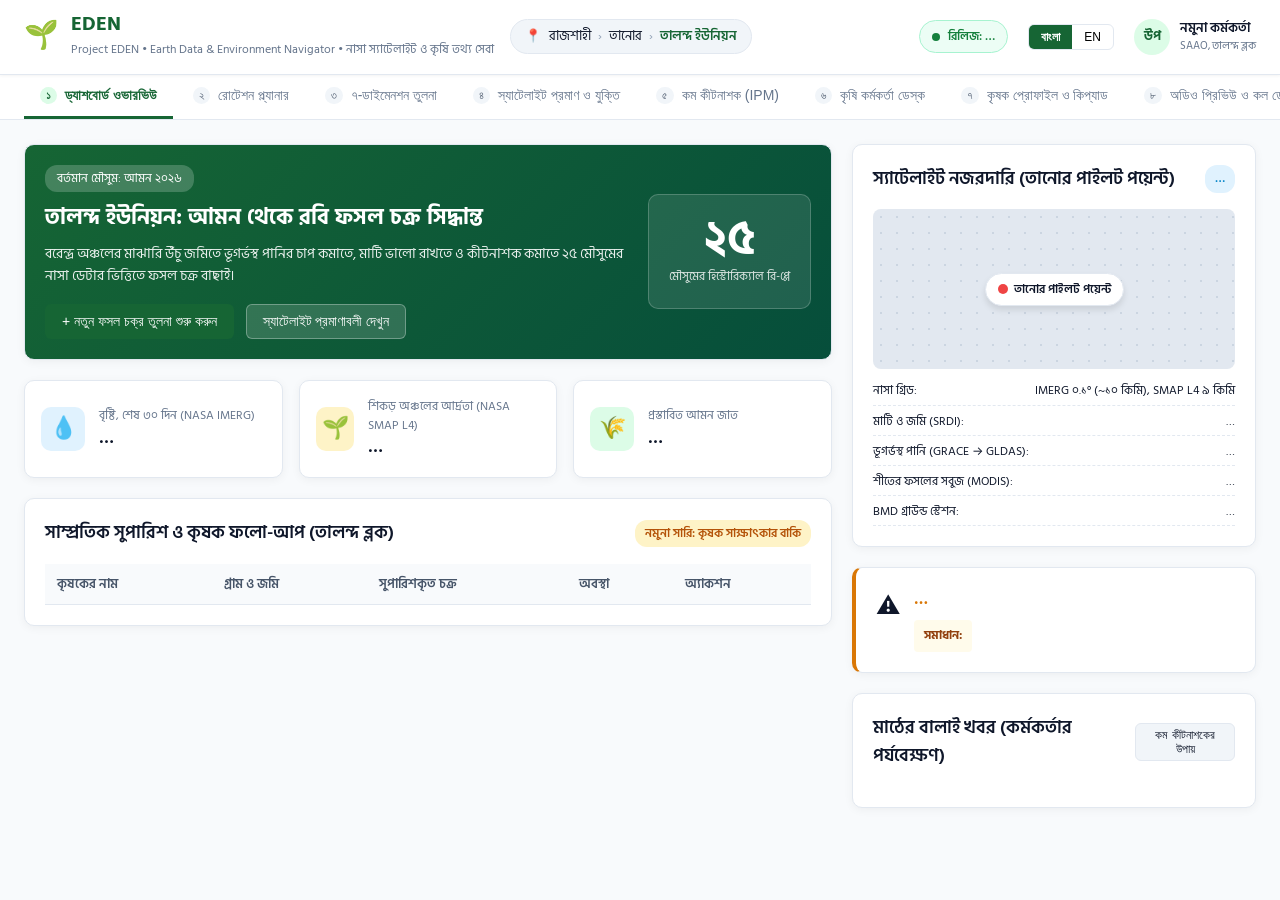
==== commit c3f8f499: "Demo release: research-backed numbers, Bangla/English dashboard, Krishi officer desk, less-pesticide" ====
--- a/apps/saao-dashboard/public/index.html
+++ b/apps/saao-dashboard/public/index.html
@@ -3,13 +3,18 @@
 <head>
   <meta charset="UTF-8">
   <meta name="viewport" content="width=device-width, initial-scale=1.0">
-  <title>Project EDEN — Earth Data &amp; Environment Navigator · ফসল চক্র সিদ্ধান্ত সহায়ক সেবা</title>
+  <title>Project EDEN — Earth Data &amp; Environment Navigator · ফসল চক্র সিদ্ধান্ত সহায়ক সেবা</title>
   <link rel="preconnect" href="https://fonts.googleapis.com">
   <link rel="preconnect" href="https://fonts.gstatic.com" crossorigin>
   <link href="https://fonts.googleapis.com/css2?family=Hind+Siliguri:wght@400;500;600;700&family=Inter:wght@400;500;600;700&display=swap" rel="stylesheet">
   <link rel="stylesheet" href="styles.css">
 </head>
 <body>
+  <!--
+    Translations: every static text carries data-i18n="key". The Bangla text stays here in the HTML;
+    the English for each key lives in i18n.js. Dynamic text is built in app.js for the current language.
+  -->
+
   <!-- TOP NAVIGATION BAR -->
   <header class="app-header">
     <div class="header-left">
@@ -17,42 +22,42 @@
         <span class="brand-icon">🌱</span>
         <div class="brand-text">
           <h1 class="brand-title">EDEN</h1>
-          <span class="brand-subtitle">Project EDEN • Earth Data & Environment Navigator • নাসা স্যাটেলাইট ও কৃষি তথ্য সেবা</span>
-        </div>
-      </div>
-
-      <!-- LOCATION HIERARCHY SELECTOR -->
+          <span class="brand-subtitle" data-i18n="brand.subtitle">Project EDEN • Earth Data & Environment Navigator • নাসা স্যাটেলাইট ও কৃষি তথ্য সেবা</span>
+        </div>
+      </div>
+
+      <!-- LOCATION HIERARCHY -->
       <div class="location-badge">
         <span class="geo-icon">📍</span>
         <div class="geo-hierarchy">
-          <span class="district">রাজশাহী</span>
+          <span class="district" data-i18n="geo.district">রাজশাহী</span>
           <span class="sep">›</span>
-          <span class="upazila">তানোর</span>
+          <span class="upazila" data-i18n="geo.upazila">তানোর</span>
           <span class="sep">›</span>
-          <span class="union active">তালন্দ ইউনিয়ন</span>
+          <span class="union active" data-i18n="geo.union">তালন্দ ইউনিয়ন</span>
         </div>
       </div>
     </div>
 
     <div class="header-right">
       <!-- DATA RELEASE BADGE -->
-      <div class="release-status" title="সর্বশেষ ডেটা রিলিজ সংস্করণ">
+      <div class="release-status" data-i18n-title="release.title" title="সর্বশেষ ডেটা রিলিজ সংস্করণ">
         <span class="status-dot pulse"></span>
-        <span class="release-tag">রিলিজ: bd-pilots-2026.10.1</span>
+        <span class="release-tag" id="releaseTag">রিলিজ: …</span>
       </div>
 
       <!-- LANGUAGE TOGGLE -->
       <div class="lang-switch">
-        <button id="langBn" class="lang-btn active">বাংলা</button>
-        <button id="langEn" class="lang-btn">EN</button>
-      </div>
-
-      <!-- SAAO PROFILE -->
+        <button id="langBn" class="lang-btn active" type="button" onclick="setLanguage('bn')">বাংলা</button>
+        <button id="langEn" class="lang-btn" type="button" onclick="setLanguage('en')">EN</button>
+      </div>
+
+      <!-- SAAO PROFILE (shows the signed-in officer) -->
       <div class="saao-profile">
-        <div class="avatar">উপ</div>
+        <div class="avatar" data-i18n="profile.avatar">উপ</div>
         <div class="profile-info">
-          <span class="saao-name">নমুনা কর্মকর্তা</span>
-          <span class="saao-role">SAAO, তালন্দ ব্লক</span>
+          <span class="saao-name" id="saaoName" data-i18n="profile.name">নমুনা কর্মকর্তা</span>
+          <span class="saao-role" id="saaoRole" data-i18n="profile.role">SAAO, তালন্দ ব্লক</span>
         </div>
       </div>
     </div>
@@ -61,28 +66,34 @@
   <!-- SCREEN TABS NAVIGATION -->
   <nav class="screen-nav">
     <button class="nav-tab active" data-screen="screen-overview">
-      <span class="tab-num">১</span> ড্যাশবোর্ড ওভারভিউ
+      <span class="tab-num" data-num="1">১</span> <span data-i18n="nav.overview">ড্যাশবোর্ড ওভারভিউ</span>
     </button>
     <button class="nav-tab" data-screen="screen-planner">
-      <span class="tab-num">২</span> রোটেশন প্ল্যানার
+      <span class="tab-num" data-num="2">২</span> <span data-i18n="nav.planner">রোটেশন প্ল্যানার</span>
     </button>
     <button class="nav-tab" data-screen="screen-comparison">
-      <span class="tab-num">৩</span> ৬-ডাইমেনশন তুলনা
+      <span class="tab-num" data-num="3">৩</span> <span data-i18n="nav.comparison">৭-ডাইমেনশন তুলনা</span>
     </button>
     <button class="nav-tab" data-screen="screen-evidence">
-      <span class="tab-num">৪</span> স্যাটেলাইট প্রমাণ ও যুক্তি
+      <span class="tab-num" data-num="4">৪</span> <span data-i18n="nav.evidence">স্যাটেলাইট প্রমাণ ও যুক্তি</span>
+    </button>
+    <button class="nav-tab" data-screen="screen-ipm">
+      <span class="tab-num" data-num="5">৫</span> <span data-i18n="nav.ipm">কম কীটনাশক (IPM)</span>
+    </button>
+    <button class="nav-tab" data-screen="screen-officer">
+      <span class="tab-num" data-num="6">৬</span> <span data-i18n="nav.officer">কৃষি কর্মকর্তা ডেস্ক</span>
     </button>
     <button class="nav-tab" data-screen="screen-farmer">
-      <span class="tab-num">৫</span> কৃষক প্রোফাইল ও কিপ্যাড
+      <span class="tab-num" data-num="7">৭</span> <span data-i18n="nav.farmer">কৃষক প্রোফাইল ও কিপ্যাড</span>
     </button>
     <button class="nav-tab" data-screen="screen-delivery">
-      <span class="tab-num">৬</span> অডিও প্রিভিউ ও কল ডেলিভারি
+      <span class="tab-num" data-num="8">৮</span> <span data-i18n="nav.delivery">অডিও প্রিভিউ ও কল ডেলিভারি</span>
     </button>
     <button class="nav-tab" data-screen="screen-companion">
-      <span class="tab-num">৭</span> কৃষক মোবাইল সাথী
+      <span class="tab-num" data-num="9">৯</span> <span data-i18n="nav.companion">কৃষক মোবাইল সাথী</span>
     </button>
     <button class="nav-tab" data-screen="screen-quality">
-      <span class="tab-num">৮</span> ডেটা মান ও ফ্রেশনেস
+      <span class="tab-num" data-num="10">১০</span> <span data-i18n="nav.quality">ডেটা মান ও ফ্রেশনেস</span>
     </button>
   </nav>
 
@@ -90,7 +101,7 @@
   <main class="main-content">
 
     <!-- ========================================== -->
-    <!-- SCREEN 1: SAAO OVERVIEW DASHBOARD         -->
+    <!-- SCREEN 1: SAAO OVERVIEW DASHBOARD          -->
     <!-- ========================================== -->
     <section id="screen-overview" class="screen-section active">
       <div class="overview-grid">
@@ -98,21 +109,21 @@
         <div class="overview-left">
           <div class="card banner-card">
             <div class="banner-content">
-              <span class="season-badge">বর্তমান মৌসুম: আমন ২০২৬</span>
-              <h2>তালন্দ ইউনিয়ন: আমন থেকে রবি ফসল চক্র সিদ্ধান্ত</h2>
-              <p>বরেন্দ্র অঞ্চলের মাঝারি উঁচু জমিতে ভূগর্ভস্থ পানির চাপ কমাতে এবং মার্চের গরমের আগে রবি ডাল/সরিষা নিশ্চিত করতে ২৫ বছরের ঐতিহাসিক নাসা ডেটার ভিত্তিতে প্রস্তুতকৃত মডেল।</p>
+              <span class="season-badge" data-i18n="overview.season">বর্তমান মৌসুম: আমন ২০২৬</span>
+              <h2 data-i18n="overview.title">তালন্দ ইউনিয়ন: আমন থেকে রবি ফসল চক্র সিদ্ধান্ত</h2>
+              <p data-i18n="overview.lead">বরেন্দ্র অঞ্চলের মাঝারি উঁচু জমিতে ভূগর্ভস্থ পানির চাপ কমাতে, মাটি ভালো রাখতে ও কীটনাশক কমাতে ২৫ মৌসুমের নাসা ডেটার ভিত্তিতে ফসল চক্র বাছাই।</p>
               <div class="banner-actions">
-                <button class="btn btn-primary" onclick="switchScreen('screen-planner')">
+                <button class="btn btn-primary" onclick="switchScreen('screen-planner')" data-i18n="overview.startPlanner">
                   + নতুন ফসল চক্র তুলনা শুরু করুন
                 </button>
-                <button class="btn btn-secondary" onclick="switchScreen('screen-evidence')">
+                <button class="btn btn-secondary" onclick="switchScreen('screen-evidence')" data-i18n="overview.seeEvidence">
                   স্যাটেলাইট প্রমাণাবলী দেখুন
                 </button>
               </div>
             </div>
             <div class="banner-stat">
-              <span class="stat-number">২৫</span>
-              <span class="stat-label">মৌসুমের হিস্টোরিক্যাল রি-প্লে</span>
+              <span class="stat-number" data-num="25">২৫</span>
+              <span class="stat-label" data-i18n="overview.replayLabel">মৌসুমের হিস্টোরিক্যাল রি-প্লে</span>
             </div>
           </div>
 
@@ -121,27 +132,27 @@
             <div class="stat-card">
               <div class="stat-icon water">💧</div>
               <div class="stat-body">
-                <span class="stat-title">পানির স্থিতি (NASA IMERG)</span>
-                <span class="stat-value">স্বাভাবিক (Normal)</span>
-                <span class="stat-sub">শেষ ৭ দিনে ১৪.২ মিমি বৃষ্টি</span>
+                <span class="stat-title" data-i18n="overview.rainTitle">বৃষ্টি, শেষ ৩০ দিন (NASA IMERG)</span>
+                <span class="stat-value" id="statRainValue">…</span>
+                <span class="stat-sub" id="statRainSub"></span>
               </div>
             </div>
 
             <div class="stat-card">
               <div class="stat-icon soil">🌱</div>
               <div class="stat-body">
-                <span class="stat-title">মাটির আর্দ্রতা (NASA SMAP)</span>
-                <span class="stat-value">০.২৪৫ m³/m³</span>
-                <span class="stat-sub">শিকড় অঞ্চলে পর্যাপ্ত রস রয়েছে</span>
+                <span class="stat-title" data-i18n="overview.smapTitle">শিকড় অঞ্চলের আর্দ্রতা (NASA SMAP L4)</span>
+                <span class="stat-value" id="statSmapValue">…</span>
+                <span class="stat-sub" id="statSmapSub"></span>
               </div>
             </div>
 
             <div class="stat-card">
               <div class="stat-icon crop">🌾</div>
               <div class="stat-body">
-                <span class="stat-title">প্রস্তাবিত আমন জাত</span>
-                <span class="stat-value">ব্রি ধান৭১</span>
-                <span class="stat-sub">১০ নভেম্বরের মধ্যে জমি মুক্ত</span>
+                <span class="stat-title" data-i18n="overview.varietyTitle">প্রস্তাবিত আমন জাত</span>
+                <span class="stat-value" id="statVarietyValue">…</span>
+                <span class="stat-sub" id="statVarietySub"></span>
               </div>
             </div>
           </div>
@@ -149,80 +160,63 @@
           <!-- RECENT ADVICE LOG -->
           <div class="card">
             <div class="card-header">
-              <h3>সাম্প্রতিক সুপারিশ ও কৃষক ফলো-আপ (Talanda Block)</h3>
-              <span class="badge badge-success">সক্রিয় কৃষক: ৩৪২ জন</span>
+              <h3 data-i18n="overview.farmersTitle">সাম্প্রতিক সুপারিশ ও কৃষক ফলো-আপ (তালন্দ ব্লক)</h3>
+              <span class="badge badge-warning" data-i18n="overview.sampleBadge">নমুনা সারি: কৃষক সাক্ষাৎকার বাকি</span>
             </div>
             <div class="table-responsive">
               <table class="data-table">
                 <thead>
                   <tr>
-                    <th>কৃষকের নাম</th>
-                    <th>গ্রাম ও জমি</th>
-                    <th>সুপারিশকৃত চক্র</th>
-                    <th>ডেলিভারি মোড</th>
-                    <th>কিপ্যাড রেসপন্স</th>
-                    <th>অ্যাকশন</th>
+                    <th data-i18n="overview.col.name">কৃষকের নাম</th>
+                    <th data-i18n="overview.col.village">গ্রাম ও জমি</th>
+                    <th data-i18n="overview.col.rotation">সুপারিশকৃত চক্র</th>
+                    <th data-i18n="overview.col.status">অবস্থা</th>
+                    <th data-i18n="overview.col.action">অ্যাকশন</th>
                   </tr>
                 </thead>
                 <tbody id="recentFarmersTable">
-                  <tr>
-                    <td><strong>নমুনা কৃষক ০১</strong></td>
-                    <td>নমুনা গ্রাম ০১ (মাঝারি উঁচু)</td>
-                    <td><span class="tag tag-green">ধান৭১ → মসুর-৮</span></td>
-                    <td>স্বয়ংক্রিয় ফোন কল (IVR)</td>
-                    <td><span class="badge badge-primary">১ (পানি সাশ্রয়)</span></td>
-                    <td><button class="btn btn-sm" onclick="switchScreen('screen-delivery')">বিস্তারিত</button></td>
-                  </tr>
-                  <tr>
-                    <td><strong>নমুনা কৃষক ০২</strong></td>
-                    <td>নমুনা গ্রাম ০২ (উঁচু জমি)</td>
-                    <td><span class="tag tag-green">ধান৭১ → সরিষা-১৪</span></td>
-                    <td>বাংলা এসএমএস</td>
-                    <td><span class="badge badge-neutral">পঠিত</span></td>
-                    <td><button class="btn btn-sm" onclick="switchScreen('screen-delivery')">বিস্তারিত</button></td>
-                  </tr>
-                  <tr>
-                    <td><strong>তরিকুল ইসলাম</strong></td>
-                    <td>কচুয়া (মাঝারি উঁচু)</td>
-                    <td><span class="tag tag-yellow">ধান৮৭ → গম ৩৩</span></td>
-                    <td>সরাসরি SAAO কল</td>
-                    <td><span class="badge badge-primary">২ (আয় বৃদ্ধি)</span></td>
-                    <td><button class="btn btn-sm" onclick="switchScreen('screen-delivery')">বিস্তারিত</button></td>
-                  </tr>
+                  <!-- Sample rows from /api/v1/overview -->
                 </tbody>
               </table>
             </div>
           </div>
         </div>
 
-        <!-- RIGHT COLUMN: WEATHER & MAP -->
+        <!-- RIGHT COLUMN: SATELLITE DATA & ALERTS -->
         <div class="overview-right">
-          <!-- SATELLITE RADAR / WEATHER -->
           <div class="card">
             <div class="card-header">
-              <h3>স্যাটেলাইট নজরদারি (তানোর গ্রিড)</h3>
-              <span class="badge badge-live">LIVE FEED</span>
+              <h3 data-i18n="overview.satTitle">স্যাটেলাইট নজরদারি (তানোর পাইলট পয়েন্ট)</h3>
+              <span class="badge badge-info" id="dataDateBadge">…</span>
             </div>
             <div class="tanore-map-panel">
               <div class="map-placeholder">
                 <div class="map-grid"></div>
                 <div class="map-pin">
                   <div class="pin-pulse"></div>
-                  <span>তালন্দ ইউনিয়ন (২৪.৬২° N, ৮৮.৫৮° E)</span>
+                  <span id="mapPinLabel">তানোর পাইলট পয়েন্ট</span>
                 </div>
               </div>
               <div class="map-specs">
                 <div class="spec-item">
-                  <span class="label">নাসা সেল সাইজ:</span>
-                  <span class="val">০.১° (~১০ কিমি গ্রিড)</span>
+                  <span class="label" data-i18n="overview.spec.grid">নাসা গ্রিড:</span>
+                  <span class="val" data-i18n="overview.spec.gridValue">IMERG ০.১° (~১০ কিমি), SMAP L4 ৯ কিমি</span>
                 </div>
                 <div class="spec-item">
-                  <span class="label">ভূমি উচ্চতা (NASADEM):</span>
-                  <span class="val">২১.০ মিটার (বরেন্দ্র উঁচু ভূমি)</span>
+                  <span class="label" data-i18n="overview.spec.soil">মাটি ও জমি (SRDI):</span>
+                  <span class="val" id="specSoil">…</span>
                 </div>
                 <div class="spec-item">
-                  <span class="label">BMD গ্রাউন্ড স্টেশন:</span>
-                  <span class="val">রাজশাহী স্টেশন (২৫ কিমি)</span>
+                  <span class="label" data-i18n="overview.spec.groundwater">ভূগর্ভস্থ পানি (GRACE → GLDAS):</span>
+                  <span class="val" id="specGroundwater">…</span>
+                </div>
+                <div class="spec-item">
+                  <span class="label" data-i18n="overview.spec.greenness">শীতের ফসলের সবুজ (MODIS):</span>
+                  <span class="val" id="specGreenness">…</span>
+                </div>
+                <div class="spec-item">
+                  <span class="label" data-i18n="overview.spec.bmd">BMD গ্রাউন্ড স্টেশন:</span>
+                  <span class="val" id="specBmd">…</span>
                 </div>
               </div>
             </div>
@@ -232,12 +226,21 @@
           <div class="card alert-card">
             <div class="alert-icon">⚠️</div>
             <div class="alert-content">
-              <h4>সক্রিয় সতর্কতা: অক্টোবরের শেষে খরা ঝুঁকি</h4>
-              <p>নাসার ২৫ বছরের মডেলে দেখা যায়, ২০ অক্টোবরের পর বৃষ্টি কমে যায়। নাবি আমন (যেমন ধান৪৯) ফুল আসার সময়ে খরায় পড়ার সম্ভাবনা ৩৬%।</p>
+              <h4 id="alertTitle">…</h4>
+              <p id="alertText"></p>
               <div class="alert-solution">
-                <strong>সমাধান:</strong> ব্রি ধান৭১ লাগালে ৫ অক্টোবরের মধ্যে ফুল এসে খরা এড়ানো যায়।
-              </div>
-            </div>
+                <strong data-i18n="overview.solution">সমাধান:</strong> <span id="alertSolution"></span>
+              </div>
+            </div>
+          </div>
+
+          <!-- FIELD PEST REPORTS (union level) -->
+          <div class="card">
+            <div class="card-header">
+              <h3 data-i18n="overview.pestTitle">মাঠের বালাই খবর (কর্মকর্তার পর্যবেক্ষণ)</h3>
+              <button class="btn btn-sm btn-secondary" onclick="switchScreen('screen-ipm')" data-i18n="overview.pestMore">কম কীটনাশকের উপায়</button>
+            </div>
+            <div id="overviewPestReports" class="pest-report-list"></div>
           </div>
         </div>
       </div>
@@ -249,41 +252,41 @@
     <section id="screen-planner" class="screen-section">
       <div class="planner-layout">
         <div class="planner-controls card">
-          <h2>রোটেশন প্ল্যানার কনফিগারেশন</h2>
-          <p class="subtitle">কৃষকের জমি, বর্তমান অবস্থা এবং কাঙ্ক্ষিত অগ্রাধিকার নির্বাচন করুন</p>
+          <h2 data-i18n="planner.title">রোটেশন প্ল্যানার কনফিগারেশন</h2>
+          <p class="subtitle" data-i18n="planner.subtitle">কৃষকের জমি, বর্তমান অবস্থা এবং কাঙ্ক্ষিত অগ্রাধিকার নির্বাচন করুন</p>
 
           <div class="form-group">
-            <label>ইউনিয়ন ও অবস্থান</label>
+            <label data-i18n="planner.union">ইউনিয়ন ও অবস্থান</label>
             <select id="planUnion" class="form-control" disabled>
-              <option value="talanda_tanore">তালন্দ ইউনিয়ন, তানোর, রাজশাহী</option>
+              <option value="talanda_tanore" data-i18n="planner.unionOption">তালন্দ ইউনিয়ন, তানোর, রাজশাহী</option>
             </select>
           </div>
 
           <div class="form-group">
-            <label>জমির ধরন (Land Type)</label>
+            <label data-i18n="planner.landType">জমির ধরন (Land Type)</label>
             <select id="planLandType" class="form-control">
-              <option value="medium_high" selected>মাঝারি উঁচু জমি (Medium-High Land — প্রধানত দোআঁশ)</option>
-              <option value="high">উঁচু জমি (High Land — লাল বরেন্দ্র মাটি)</option>
-              <option value="medium_low">মাঝারি নিচু জমি (Medium-Low Land)</option>
+              <option value="medium_high" selected data-i18n="land.medium_high">মাঝারি উঁচু জমি</option>
+              <option value="high" data-i18n="land.high">উঁচু জমি</option>
+              <option value="medium_low" data-i18n="land.medium_low">মাঝারি নিচু জমি</option>
             </select>
           </div>
 
           <div class="form-group">
-            <label>বর্তমান আমন ধানের জাত</label>
+            <label data-i18n="planner.currentAman">এ মৌসুমে জমিতে থাকা আমন জাত</label>
             <select id="planAmanCrop" class="form-control">
-              <option value="BRRI dhan71" selected>ব্রি ধান৭১ (স্বল্পমেয়াদি ১১৫ দিন — খরা সহনশীল)</option>
-              <option value="BRRI dhan87">ব্রি ধান৮৭ (১২৭ দিন — উচ্চ ফলনশীল)</option>
-              <option value="BRRI dhan49">ব্রি ধান৪৯ (দীর্ঘমেয়াদি ১৩৫ দিন — প্রচলিত)</option>
-              <option value="Late dhan75">দেরিতে রোপণকৃত ধান (১২০ দিন)</option>
+              <option value="BRRI dhan71" selected data-i18n="aman.dhan71">ব্রি ধান৭১ (১১৪–১১৭ দিন, খরা সহনশীল)</option>
+              <option value="BRRI dhan87" data-i18n="aman.dhan87">ব্রি ধান৮৭ (১২৫–১২৮ দিন)</option>
+              <option value="BRRI dhan49" data-i18n="aman.dhan49">ব্রি ধান৪৯ (১৩৫ দিন, প্রচলিত)</option>
+              <option value="BRRI dhan75" data-i18n="aman.dhan75">ব্রি ধান৭৫ (১১০–১১৫ দিন, দেরিতে রোপণ)</option>
             </select>
           </div>
 
           <div class="priority-sliders">
-            <label><strong>কৃষকের অগ্রাধিকার নির্ধারণ (Priorities Weighting):</strong></label>
+            <label><strong data-i18n="planner.priorities">কৃষকের অগ্রাধিকার নির্ধারণ (Priorities Weighting):</strong></label>
 
             <div class="slider-group">
               <div class="slider-header">
-                <span>💧 পানির সাশ্রয় ও সেচ নিরাপত্তা</span>
+                <span data-i18n="planner.wWater">💧 পানির সাশ্রয় ও সেচ নিরাপত্তা</span>
                 <span id="valWeightWater" class="slider-val">৫০%</span>
               </div>
               <input type="range" id="weightWater" min="0" max="100" value="50" oninput="updateWeights()">
@@ -291,7 +294,7 @@
 
             <div class="slider-group">
               <div class="slider-header">
-                <span>💰 নিট মুনাফা ও অর্থনৈতিক স্থায়িত্ব</span>
+                <span data-i18n="planner.wIncome">💰 নিট মুনাফা ও অর্থনৈতিক স্থায়িত্ব</span>
                 <span id="valWeightIncome" class="slider-val">৩০%</span>
               </div>
               <input type="range" id="weightIncome" min="0" max="100" value="30" oninput="updateWeights()">
@@ -299,23 +302,32 @@
 
             <div class="slider-group">
               <div class="slider-header">
-                <span>🌱 মাটির পুষ্টি ও জৈব পদার্থ</span>
+                <span data-i18n="planner.wSoil">🌱 মাটির পুষ্টি ও জৈব পদার্থ</span>
                 <span id="valWeightSoil" class="slider-val">২০%</span>
               </div>
               <input type="range" id="weightSoil" min="0" max="100" value="20" oninput="updateWeights()">
             </div>
-          </div>
-
-          <button class="btn btn-primary btn-block" onclick="runPlannerCalculation()">
-            ⚡ ৬-ডাইমেনশন সিমুলেশন ও রি-প্লে রান করুন
+
+            <div class="slider-group">
+              <div class="slider-header">
+                <span data-i18n="planner.wPest">🐛 কম কীটনাশক (বালাই চাপ কম)</span>
+                <span id="valWeightPest" class="slider-val">১০%</span>
+              </div>
+              <input type="range" id="weightPest" min="0" max="100" value="10" oninput="updateWeights()">
+            </div>
+          </div>
+
+          <button class="btn btn-primary btn-block" onclick="runPlannerCalculation()" data-i18n="planner.run">
+            ⚡ ৭-ডাইমেনশন সিমুলেশন ও রি-প্লে রান করুন
           </button>
         </div>
 
         <div class="planner-preview card">
           <div class="card-header">
-            <h3>সিমুলেটেড ফসল চক্রের প্রাকদর্শন</h3>
-            <span class="badge badge-neutral">৪টি বিকল্প তৈরি হয়েছে</span>
-          </div>
+            <h3 data-i18n="planner.previewTitle">সিমুলেটেড ফসল চক্রের প্রাকদর্শন</h3>
+            <span class="badge badge-neutral" id="plannerCountBadge">…</span>
+          </div>
+          <div id="thisSeasonNote" class="this-season-note" hidden></div>
           <div id="plannerResultsContainer" class="candidate-list">
             <!-- Dynamically populated -->
           </div>
@@ -329,12 +341,12 @@
     <section id="screen-comparison" class="screen-section">
       <div class="comparison-header card">
         <div class="comp-title-area">
-          <h2>৬টি ডাইমেনশনের বিস্তারিত তুলনা (Multi-Dimension Comparison)</h2>
-          <p>পানি, তাপ, বন্যা, মাটি, পশুখাদ্য এবং আয়ের ভিত্তিতে তৈরি বৈজ্ঞানিক ট্রেড-অফ বিশ্লেষণ। শুধুমাত্র রঙের ওপর নির্ভর না করে প্রতিটি স্কোরের সাথে সংখ্যা ও ব্যাখ্যা দেওয়া হয়েছে।</p>
+          <h2 data-i18n="comparison.title">৭টি ডাইমেনশনের বিস্তারিত তুলনা (Multi-Dimension Comparison)</h2>
+          <p data-i18n="comparison.lead">পানি, তাপ, বন্যা, মাটি, পশুখাদ্য, আয় ও বালাই চাপের ভিত্তিতে ট্রেড-অফ বিশ্লেষণ। প্রতিটি স্কোরের সাথে সংখ্যা, ব্যাখ্যা ও তথ্যের মান দেওয়া আছে।</p>
         </div>
         <div class="comp-actions">
-          <button class="btn btn-secondary" onclick="switchScreen('screen-evidence')">প্রমাণ ও উপগ্রহ ডেটা দেখুন</button>
-          <button class="btn btn-primary" onclick="switchScreen('screen-delivery')">পরামর্শ পাঠান (Voice/SMS)</button>
+          <button class="btn btn-secondary" onclick="switchScreen('screen-evidence')" data-i18n="comparison.seeEvidence">প্রমাণ ও উপগ্রহ ডেটা দেখুন</button>
+          <button class="btn btn-primary" onclick="switchScreen('screen-delivery')" data-i18n="comparison.send">পরামর্শ পাঠান (Voice/SMS)</button>
         </div>
       </div>
 
@@ -346,10 +358,10 @@
       <!-- MONTH-BY-MONTH CROP OCCUPANCY TIMELINE -->
       <div class="card timeline-card">
         <div class="card-header">
-          <h3>মাসভিত্তিক জমি ব্যবহারের টাইমলাইন (Month-by-Month Field Occupancy)</h3>
-          <span class="badge badge-info">কখন জমি খালি হচ্ছে তা দেখুন</span>
-        </div>
-        <p class="timeline-desc">আমন ধান কাটার তারিখ নির্ধারণ করে রবি ফসল সময়ে বোনা যাবে কি না। ১০ নভেম্বর জমি খালি হলে রবি ফসল সর্বোচ্চ ফলন দেয়।</p>
+          <h3 data-i18n="comparison.timelineTitle">মাসভিত্তিক জমি ব্যবহারের টাইমলাইন (Month-by-Month Field Occupancy)</h3>
+          <span class="badge badge-info" data-i18n="comparison.timelineBadge">কখন জমি খালি হচ্ছে তা দেখুন</span>
+        </div>
+        <p class="timeline-desc" data-i18n="comparison.timelineDesc">আমন কাটার তারিখই ঠিক করে রবি ফসল সময়মতো বোনা যাবে কি না। নিচে প্রতিটি মাসে জমিতে কী থাকবে দেখুন।</p>
         <div id="timelineContainer" class="timeline-visual">
           <!-- Dynamically populated timeline -->
         </div>
@@ -361,10 +373,10 @@
     <!-- ========================================== -->
     <section id="screen-evidence" class="screen-section">
       <div class="card evidence-hero">
-        <div class="evidence-header-tag">বৈজ্ঞানিক প্রমাণ ও তথ্যসূত্র (NASA & National Agricultural Data)</div>
-        <h2>ব্রি ধান৭১ কেন তালন্দ ইউনিয়নের জন্য সর্বোচ্চ সুপারিশকৃত?</h2>
+        <div class="evidence-header-tag" data-i18n="evidence.tag">বৈজ্ঞানিক প্রমাণ ও তথ্যসূত্র (NASA & National Agricultural Data)</div>
+        <h2 id="evidenceTitle">…</h2>
         <p class="evidence-intro">
-          EDEN কোনো সংখ্যা বা যুক্তি কল্পনা করে না। প্রতিটি সুপারিশ ২৫ বছরের নাসা স্যাটেলাইট টাইম-সিরিজ, বাংলাদেশ ধান গবেষণা ইনস্টিটিউট (BRRI), কৃষি গবেষণা ইনস্টিটিউট (BARI) এবং মৃত্তিকা সম্পদ উন্নয়ন ইনস্টিটিউট (SRDI)-এর ফিল্ড ডেটার সাথে মিলিয়ে প্রমাণিত।
+          <span data-i18n="evidence.introA">প্রতিটি সংখ্যা গবেষণা টেবিল থেকে স্বয়ংক্রিয়ভাবে তৈরি</span> (<span data-i18n="evidence.release">রিলিজ</span> <span id="evidenceRelease">…</span>)<span data-i18n="evidence.introB">: নাসার ২৫ মৌসুমের পানি ও তাপের হিসাব, SMAP ও GLDAS মাটির রস, GRACE-নির্ভর ভূগর্ভস্থ পানি, MODIS ফসলের সবুজ, SRDI তালন্দ কার্ড এবং BRRI/BARI সময়সূচি। আয়ের সংখ্যা এখনো নমুনা হিসাব।</span>
         </p>
       </div>
 
@@ -372,152 +384,365 @@
         <!-- 25-SEASON REPLAY EVIDENCE -->
         <div class="card evidence-card">
           <div class="card-header">
-            <h3>১. ২৫ বছরের খরা রি-প্লে সিমুলেশন (Water Balance)</h3>
-            <span class="badge badge-success">উচ্চ আত্মবিশ্বাস (High Confidence)</span>
+            <h3 data-i18n="evidence.replayTitle">১. ২৫ মৌসুমের পানি রি-প্লে (NASA POWER + IMERG)</h3>
+            <span class="badge badge-info" data-i18n="evidence.modeled">মডেলভিত্তিক (Modeled)</span>
           </div>
           <div class="evidence-body">
             <div class="evidence-highlight">
-              <span class="big-metric">৬ / ২৫</span>
-              <p>২০০১ থেকে ২০২৫ সালের মধ্যে ব্রি ধান৭১-এ ফুল আসার সংবেদনশীল সময়ে সম্পূরক সেচ লেগেছে <strong>মাত্র ৬ মৌসুমে</strong>।</p>
-            </div>
-            <ul class="evidence-list">
-              <li><strong>ব্রি ধান৪৯ (প্রচলিত):</strong> ফুল আসতে দেরি হওয়ায় ২৫ মৌসুমে <strong>৯ বার</strong> সেচ লেগেছে।</li>
-              <li><strong>দেরিতে বোনা ধান:</strong> ২৫ মৌসুমে <strong>২০ বার</strong> তীব্র খরায় পড়েছে।</li>
-              <li><strong>তথ্যসূত্র:</strong> NASA POWER (ET0) + NASA GPM IMERG Daily Rain (Rajshahi BMD স্টেশন দ্বারা ক্যালিব্রেটেড)।</li>
-              <li><strong>স্থানিক স্কেল:</strong> তানোর গ্রিড সেল (০.১° বা ~১০ কিমি), এটি পুরো ইউনিয়নের গড় পরিমাপ, একক জমির নয়।</li>
-            </ul>
-          </div>
-        </div>
-
-        <!-- SOIL & RESIDUAL MOISTURE -->
+              <span class="big-metric" id="evRescueBig">…</span>
+              <p id="evRescueText"></p>
+            </div>
+            <ul class="evidence-list" id="evRescueList"></ul>
+          </div>
+        </div>
+
+        <!-- SOIL WATER & FERTILIZER -->
         <div class="card evidence-card">
           <div class="card-header">
-            <h3>২. মাটির পুষ্টি ও অবশিষ্ট আর্দ্রতা (Soil & SMAP)</h3>
-            <span class="badge badge-success">পরিমাপকৃত (Measured)</span>
+            <h3 data-i18n="evidence.soilTitle">২. মাটির রস ও সার (SMAP, GLDAS, SRDI)</h3>
+            <span class="badge badge-success" data-i18n="evidence.soilBadge">উপগ্রহ + মাটি কার্ড</span>
           </div>
           <div class="evidence-body">
             <div class="evidence-highlight">
-              <span class="big-metric">+১৮ কেজি</span>
-              <p>ব্রি ধান৭১ কাটার পর বারি মসুর-৮ চাষ করলে হেক্টর প্রতি <strong>১৮ কেজি প্রাকৃতিক নাইট্রোজেন</strong> মাটিতে যুক্ত হয়।</p>
-            </div>
-            <ul class="evidence-list">
-              <li><strong>নাসা SMAP ডেটা:</strong> ১০ নভেম্বর জমি ফাঁকা হলে মাটির শিকড় অঞ্চলে ০.২৪ m³/m³ আর্দ্রতা থাকে, যা মসুরের অঙ্কুরোদগমের জন্য যথেষ্ট।</li>
-              <li><strong>মাটির কার্ড:</strong> SRDI তালন্দ ইউনিয়ন সার নির্দেশিকা কার্ড (#RAJ_TAN_TAL_04) অনুযায়ী দোআঁশ মাটিতে ডাল ফসল মাটির উর্বরতা বাড়ায়।</li>
-              <li><strong>বোরোর তুলনা:</strong> টানা দুই ধান চাষে মাটির দস্তা ও জৈব পদার্থ দ্রুত হ্রাস পায়।</li>
-            </ul>
-          </div>
-        </div>
-
-        <!-- ECONOMIC AND FODDER -->
+              <span class="big-metric" id="evSoilBig">…</span>
+              <p id="evSoilText"></p>
+            </div>
+            <ul class="evidence-list" id="evSoilList"></ul>
+          </div>
+        </div>
+
+        <!-- GROUNDWATER & LAND USE -->
         <div class="card evidence-card">
           <div class="card-header">
-            <h3>৩. অর্থনৈতিক ও গবাদিপশুর নিরাপত্তা (Income & Fodder)</h3>
-            <span class="badge badge-success">মডেলভিত্তিক (Modeled)</span>
+            <h3 data-i18n="evidence.groundTitle">৩. ভূগর্ভস্থ পানি ও জমির ব্যবহার (GRACE/GLDAS, MODIS)</h3>
+            <span class="badge badge-success" data-i18n="evidence.groundBadge">উপগ্রহ পর্যবেক্ষণ</span>
           </div>
           <div class="evidence-body">
             <div class="evidence-highlight">
-              <span class="big-metric">১,১০,০০০ ৳</span>
-              <p>ধান৭১ + মসুর চক্রে হেক্টর প্রতি আনুমানিক নিট আয় <strong>১,১০,০০০ টাকা</strong> (সেচ খরচ ৭০% সাশ্রয়)।</p>
-            </div>
-            <ul class="evidence-list">
-              <li><strong>বিসিএস প্যানেল ডেটা:</strong> তানোর উপজেলায় বোরো ধানে সেচেই চলে যায় মোট খরচের ৩৮%, মসুরে মাত্র ১২%।</li>
-              <li><strong>গবাদিপশু ঘনত্ব:</strong> রাজশাহী জেলায় প্রতি বর্গকিমিতে ১৯৭টি গরু রয়েছে (FAO GLW4); আমনের শুকনো খড় ও মসুরের ভূষি সারা বছরের গোখাদ্য নিশ্চিত করে।</li>
-            </ul>
+              <span class="big-metric" id="evGroundBig">…</span>
+              <p id="evGroundText"></p>
+            </div>
+            <ul class="evidence-list" id="evGroundList"></ul>
+          </div>
+        </div>
+
+        <!-- INCOME AND FODDER -->
+        <div class="card evidence-card">
+          <div class="card-header">
+            <h3 data-i18n="evidence.incomeTitle">৪. আয় ও গোখাদ্য</h3>
+            <span class="badge badge-warning" data-i18n="evidence.incomeBadge">আয়: নমুনা হিসাব</span>
+          </div>
+          <div class="evidence-body">
+            <div class="evidence-highlight">
+              <span class="big-metric" id="evIncomeBig">…</span>
+              <p id="evIncomeText"></p>
+            </div>
+            <ul class="evidence-list" id="evIncomeList"></ul>
           </div>
         </div>
 
         <!-- UNCERTAINTY & LIMITATIONS -->
         <div class="card evidence-card uncertainty-box">
           <div class="card-header">
-            <h3>৪. তথ্যের সীমাবদ্ধতা ও অনিশ্চয়তা নির্দেশক (Data Transparency)</h3>
-            <span class="badge badge-warning">সতর্কবার্তা</span>
+            <h3 data-i18n="evidence.limitsTitle">৫. তথ্যের সীমাবদ্ধতা (Data Transparency)</h3>
+            <span class="badge badge-warning" data-i18n="evidence.limitsBadge">সতর্কবার্তা</span>
           </div>
           <div class="evidence-body">
-            <p><strong>উপগ্রহ অনুমানের সীমা:</strong> উপগ্রহ থেকে প্রাপ্ত বৃষ্টি ও বাষ্পীভবন ইউনিয়ন পর্যায়ের প্রক্সি। যদি কৃষকের জমিতে স্থানীয় বাঁধ ভাঙা থাকে বা অতিরিক্ত বালুময় মাটি থাকে, তবে সেচ চাহিদা ভিন্ন হতে পারে।</p>
-            <p><strong>দাম অনুমান:</strong> বাজার দর BBS ও WFP-এর বিগত মৌসুমের পাইকারি গড় দরের ওপর নির্ভরশীল। চলমান মৌসুমের বাজার দর পরিবর্তনশীল।</p>
+            <p data-i18n="evidence.limitGrid"><strong>গ্রিডের মাপ:</strong> IMERG বৃষ্টি ~১০ কিমি ও SMAP ৯ কিমি গ্রিডের গড়, একক জমির মাপ নয়। বালুময় বা নিচু জমিতে সেচ চাহিদা ভিন্ন হতে পারে।</p>
+            <p data-i18n="evidence.limitRain"><strong>সাম্প্রতিক বৃষ্টি:</strong> IMERG Late ২০২৩ সাল থেকে Final-এর চেয়ে কম বৃষ্টি দেখায়; তাই MERRA-2 ও সমন্বিত হিসাবের সাথে মিলিয়ে দেখা হয়।</p>
+            <p data-i18n="evidence.limitIncome"><strong>আয়:</strong> বাজারদর (DAM) ও কৃষকের খরচ এখনো সংগ্রহ হয়নি; আয়ের স্কোর দলের অনুমান।</p>
+            <p data-i18n="evidence.limitFlood"><strong>বন্যা, বালাই ও কৃষকের পছন্দ:</strong> বরেন্দ্রে বন্যা মডেল করা হয়নি; বালাই স্কোর নিয়মভিত্তিক; কৃষক সাক্ষাৎকারের আগে অগ্রাধিকারগুলো ডিফল্ট।</p>
           </div>
         </div>
       </div>
     </section>
 
     <!-- ========================================== -->
-    <!-- SCREEN 5: FARMER PRIORITIES AND PROFILE    -->
+    <!-- SCREEN 5: LESS PESTICIDE (IPM)             -->
+    <!-- ========================================== -->
+    <section id="screen-ipm" class="screen-section">
+      <div class="card evidence-hero">
+        <div class="evidence-header-tag" data-i18n="ipm.tag">ফসল চক্র ও কম কীটনাশক (Integrated Pest Management)</div>
+        <h2 data-i18n="ipm.title">ফসল ঘুরিয়ে চাষ করলে কীটনাশক কম লাগে</h2>
+        <p class="evidence-intro" data-i18n="ipm.intro">ধানের পর আবার ধান হলে মাজরা পোকা ও বাদামি গাছফড়িং সারা বছর খাবার পায়। রবিতে ডাল, তেল বা গম দিলে সেই চক্র ভাঙে, SRDI মাত্রায় সার দিলে পোকা কম আকৃষ্ট হয়, আর রোগ প্রতিরোধী জাত ছত্রাকনাশক কমায়। স্কোরগুলো নিয়মভিত্তিক; মাঠে পোকা গোনার তথ্য কর্মকর্তার পর্যবেক্ষণ থেকে আসে।</p>
+      </div>
+
+      <div class="card">
+        <div class="card-header">
+          <h3 data-i18n="ipm.compareTitle">প্রস্তাবিত চক্র বনাম প্রচলিত বোরো চক্র</h3>
+          <span class="badge badge-warning" data-i18n="ipm.ruleBadge">নিয়মভিত্তিক স্কোর</span>
+        </div>
+        <div id="ipmCompare" class="ipm-compare-grid"></div>
+      </div>
+
+      <div class="ipm-grid">
+        <div class="card">
+          <div class="card-header">
+            <h3 data-i18n="ipm.stepsTitle">প্রস্তাবিত চক্রের বালাই ব্যবস্থাপনা</h3>
+            <span class="badge badge-success" data-i18n="ipm.stepsBadge">আগে অ-রাসায়নিক পদ্ধতি</span>
+          </div>
+          <ul id="ipmSteps" class="ipm-steps"></ul>
+        </div>
+
+        <div class="card">
+          <div class="card-header">
+            <h3 data-i18n="ipm.rankTitle">সব চক্রের বালাই চাপ স্কোর</h3>
+            <span class="badge badge-neutral" data-i18n="ipm.rankBadge">বেশি = কম কীটনাশক</span>
+          </div>
+          <div id="ipmRanking" class="dimensions-breakdown"></div>
+        </div>
+
+        <div class="card">
+          <div class="card-header">
+            <h3 data-i18n="ipm.fieldTitle">মাঠ থেকে বালাইয়ের খবর</h3>
+            <button class="btn btn-sm btn-secondary" onclick="switchScreen('screen-officer')" data-i18n="ipm.reportPest">কর্মকর্তা: বালাই জানান</button>
+          </div>
+          <div id="ipmField" class="pest-report-list"></div>
+        </div>
+      </div>
+
+      <div class="card evidence-card uncertainty-box">
+        <div class="card-header">
+          <h3 data-i18n="ipm.safetyTitle">কীটনাশক দিতেই হলে: নিরাপত্তা</h3>
+          <span class="badge badge-warning" data-i18n="ipm.safetyBadge">কর্মকর্তার পরামর্শে</span>
+        </div>
+        <div class="evidence-body">
+          <p data-i18n="ipm.safety1">স্প্রের আগে উপসহকারী কৃষি কর্মকর্তার পরামর্শ নিন; লেবেলবিহীন বা নিষিদ্ধ কীটনাশক ব্যবহার করবেন না।</p>
+          <p data-i18n="ipm.safety2">স্প্রের সময় মাস্ক, দস্তানা ও লম্বা জামা পরুন; বাতাসের উল্টো দিকে স্প্রে করবেন না; খালি পাত্র পুকুরে ধোবেন না।</p>
+          <p data-i18n="ipm.safety3">লেবেলে লেখা অপেক্ষার দিন শেষ হওয়ার আগে ফসল তুলবেন না বা গবাদিপশুকে খাওয়াবেন না।</p>
+        </div>
+      </div>
+    </section>
+
+    <!-- ========================================== -->
+    <!-- SCREEN 6: KRISHI OFFICER DESK              -->
+    <!-- ========================================== -->
+    <section id="screen-officer" class="screen-section">
+      <div class="card">
+        <div class="card-header">
+          <h2 data-i18n="officer.title">কৃষি কর্মকর্তা ডেস্ক</h2>
+          <span class="badge badge-warning" id="officerStateBadge" data-i18n="officer.lockedBadge">শুধু কর্মকর্তাদের জন্য</span>
+        </div>
+        <p class="subtitle" data-i18n="officer.intro">কৃষক কিপ্যাডে ৯ চাপলে বা মাঠে সমস্যা হলে সেটি এখানে আসে। কর্মকর্তা জমি দেখে যা লেখেন, সেই তথ্য কৃষকের পরামর্শে অগ্রাধিকার পায়। কর্মকর্তারা বাড়তি তথ্যও দেখেন: পুরো SRDI কার্ড, ২৫ মৌসুমের বিস্তারিত ও বালাই ব্যবস্থাপনা।</p>
+
+        <form id="officerLogin" class="officer-login" onsubmit="officerSignIn(event)">
+          <div class="form-group">
+            <label for="officerSelect" data-i18n="officer.idLabel">কর্মকর্তা</label>
+            <select id="officerSelect" class="form-control"></select>
+          </div>
+          <div class="form-group">
+            <label for="officerCode" data-i18n="officer.codeLabel">প্রবেশ কোড</label>
+            <input id="officerCode" type="password" class="form-control" autocomplete="off">
+          </div>
+          <button class="btn btn-primary" type="submit" data-i18n="officer.signIn">প্রবেশ করুন</button>
+          <p class="officer-hint" data-i18n="officer.codeHint">ডেমো কোড README-তে আছে। এটি ডেমোর জন্য, আসল লগইন নয়।</p>
+          <p class="officer-error" id="officerLoginError" hidden></p>
+        </form>
+      </div>
+
+      <div id="officerWorkspace" hidden>
+        <div class="officer-grid">
+          <div class="card">
+            <div class="card-header">
+              <h3 data-i18n="officer.queueTitle">অগ্রাধিকার তালিকা (কল-ব্যাক ও ঝুঁকি)</h3>
+              <div class="officer-actions">
+                <button class="btn btn-sm btn-secondary" type="button" onclick="officerReset()" data-i18n="officer.reset">নমুনা তথ্যে ফিরুন</button>
+                <button class="btn btn-sm btn-secondary" type="button" onclick="officerSignOut()" data-i18n="officer.signOut">বের হোন</button>
+              </div>
+            </div>
+            <div id="officerQueue" class="queue-list"></div>
+          </div>
+
+          <div class="card">
+            <div class="card-header">
+              <h3 data-i18n="officer.obsTitle">মাঠ পর্যবেক্ষণ: কৃষকের জমির বিবরণ</h3>
+              <span class="badge badge-success" data-i18n="officer.obsBadge">কর্মকর্তার তথ্য অগ্রাধিকার পায়</span>
+            </div>
+            <form id="observationForm" class="obs-form" onsubmit="submitObservation(event)">
+              <div class="form-group">
+                <label for="obsFarmer" data-i18n="officer.obsFarmer">কৃষক</label>
+                <select id="obsFarmer" class="form-control" onchange="prefillObservation(this.value)"></select>
+              </div>
+              <div class="form-group">
+                <label for="obsLand" data-i18n="officer.obsLand">জমির ধরন</label>
+                <select id="obsLand" class="form-control">
+                  <option value="high" data-i18n="land.high">উঁচু জমি</option>
+                  <option value="medium_high" data-i18n="land.medium_high">মাঝারি উঁচু জমি</option>
+                  <option value="medium_low" data-i18n="land.medium_low">মাঝারি নিচু জমি</option>
+                  <option value="low" data-i18n="land.low">নিচু জমি</option>
+                </select>
+              </div>
+              <div class="form-group">
+                <label for="obsAman" data-i18n="officer.obsAman">জমিতে থাকা আমন জাত</label>
+                <select id="obsAman" class="form-control">
+                  <option value="BRRI dhan71" data-i18n="aman.dhan71">ব্রি ধান৭১ (১১৪–১১৭ দিন, খরা সহনশীল)</option>
+                  <option value="BRRI dhan87" data-i18n="aman.dhan87">ব্রি ধান৮৭ (১২৫–১২৮ দিন)</option>
+                  <option value="BRRI dhan103" data-i18n="aman.dhan103">ব্রি ধান১০৩ (১২৮–১৩৩ দিন)</option>
+                  <option value="BRRI dhan49" data-i18n="aman.dhan49">ব্রি ধান৪৯ (১৩৫ দিন, প্রচলিত)</option>
+                  <option value="BRRI dhan75" data-i18n="aman.dhan75">ব্রি ধান৭৫ (১১০–১১৫ দিন, দেরিতে রোপণ)</option>
+                </select>
+              </div>
+              <div class="form-group">
+                <label for="obsIrrigation" data-i18n="officer.obsIrrigation">সেচের উৎস</label>
+                <select id="obsIrrigation" class="form-control">
+                  <option value="rainfed" data-i18n="irrigation.rainfed">বৃষ্টিনির্ভর</option>
+                  <option value="shallow_tube_well" data-i18n="irrigation.shallow_tube_well">অগভীর নলকূপ</option>
+                  <option value="deep_tube_well" data-i18n="irrigation.deep_tube_well">গভীর নলকূপ</option>
+                </select>
+              </div>
+              <div class="form-group">
+                <label for="obsPest" data-i18n="officer.obsPest">মাঠে বালাই</label>
+                <select id="obsPest" class="form-control">
+                  <option value="none" data-i18n="pest.none">দেখা যায়নি</option>
+                  <option value="stem_borer" data-i18n="pest.stem_borer">মাজরা পোকা</option>
+                  <option value="bph" data-i18n="pest.bph">বাদামি গাছফড়িং</option>
+                  <option value="aphid" data-i18n="pest.aphid">জাব পোকা</option>
+                  <option value="blast" data-i18n="pest.blast">ব্লাস্ট রোগ</option>
+                  <option value="other" data-i18n="pest.other">অন্যান্য বালাই</option>
+                </select>
+              </div>
+              <div class="form-group">
+                <label for="obsSeverity" data-i18n="officer.obsSeverity">মাত্রা</label>
+                <select id="obsSeverity" class="form-control">
+                  <option value="low" data-i18n="severity.low">কম</option>
+                  <option value="medium" data-i18n="severity.medium">মাঝারি</option>
+                  <option value="high" data-i18n="severity.high">বেশি</option>
+                </select>
+              </div>
+              <div class="obs-priorities">
+                <label><strong data-i18n="officer.obsPriorities">কৃষকের অগ্রাধিকার (সাক্ষাৎকার থেকে)</strong></label>
+                <div class="slider-group"><div class="slider-header"><span data-i18n="planner.wWater">💧 পানির সাশ্রয় ও সেচ নিরাপত্তা</span><span id="valObsWater" class="slider-val">৫০%</span></div><input type="range" id="obsWater" min="0" max="100" value="50" oninput="updateObsWeights()"></div>
+                <div class="slider-group"><div class="slider-header"><span data-i18n="planner.wIncome">💰 নিট মুনাফা ও অর্থনৈতিক স্থায়িত্ব</span><span id="valObsIncome" class="slider-val">২০%</span></div><input type="range" id="obsIncome" min="0" max="100" value="20" oninput="updateObsWeights()"></div>
+                <div class="slider-group"><div class="slider-header"><span data-i18n="planner.wSoil">🌱 মাটির পুষ্টি ও জৈব পদার্থ</span><span id="valObsSoil" class="slider-val">২০%</span></div><input type="range" id="obsSoil" min="0" max="100" value="20" oninput="updateObsWeights()"></div>
+                <div class="slider-group"><div class="slider-header"><span data-i18n="planner.wPest">🐛 কম কীটনাশক (বালাই চাপ কম)</span><span id="valObsPest" class="slider-val">১০%</span></div><input type="range" id="obsPestPriority" min="0" max="100" value="10" oninput="updateObsWeights()"></div>
+              </div>
+              <div class="form-group obs-note">
+                <label for="obsNote" data-i18n="officer.obsNote">কর্মকর্তার নোট (কৃষকের কাছে যাবে)</label>
+                <textarea id="obsNote" class="form-control" rows="2" maxlength="300"></textarea>
+              </div>
+              <label class="obs-check"><input type="checkbox" id="obsResolve" checked> <span data-i18n="officer.obsResolve">এই কৃষকের কল-ব্যাক অনুরোধ শেষ হয়েছে</span></label>
+              <button class="btn btn-success btn-block" type="submit" data-i18n="officer.obsSubmit">পর্যবেক্ষণ সংরক্ষণ ও পরামর্শ হালনাগাদ</button>
+            </form>
+            <div id="observationResult" class="obs-result" hidden></div>
+          </div>
+        </div>
+
+        <div class="card">
+          <div class="card-header">
+            <h3 data-i18n="officer.registerTitle">কৃষক তালিকা (নমুনা)</h3>
+            <span class="badge badge-warning" data-i18n="overview.sampleBadge">নমুনা সারি: কৃষক সাক্ষাৎকার বাকি</span>
+          </div>
+          <div class="table-responsive">
+            <table class="data-table">
+              <thead>
+                <tr>
+                  <th data-i18n="officer.col.farmer">কৃষক</th>
+                  <th data-i18n="officer.col.field">জমি ও আমন জাত</th>
+                  <th data-i18n="officer.col.advice">পরামর্শ (শীর্ষ চক্র)</th>
+                  <th data-i18n="officer.col.season">এ মৌসুম</th>
+                  <th data-i18n="officer.col.status">অবস্থা</th>
+                </tr>
+              </thead>
+              <tbody id="officerFarmers"></tbody>
+            </table>
+          </div>
+        </div>
+
+        <div class="card">
+          <div class="card-header">
+            <h3 data-i18n="officer.knowledgeTitle">কর্মকর্তার তথ্যভান্ডার</h3>
+            <span class="badge badge-primary" data-i18n="officer.knowledgeBadge">কৃষকের অ্যাপে নেই</span>
+          </div>
+          <div id="officerKnowledge" class="knowledge-grid"></div>
+        </div>
+      </div>
+    </section>
+
+    <!-- ========================================== -->
+    <!-- SCREEN 7: FARMER PRIORITIES AND PROFILE    -->
     <!-- ========================================== -->
     <section id="screen-farmer" class="screen-section">
       <div class="farmer-layout">
         <div class="card farmer-profile-card">
-          <h2>কৃষক প্রোফাইল ও সম্মতিপত্র (Farmer Profile & Consent)</h2>
-          <p class="subtitle">সাধারণ ফোন কল বা ফিল্ড ভিজিটে সংগৃহীত তথ্য</p>
+          <h2 data-i18n="farmer.title">কৃষক প্রোফাইল ও সম্মতিপত্র (Farmer Profile & Consent)</h2>
+          <p class="subtitle" data-i18n="farmer.subtitle">নমুনা প্রোফাইল: ফোন কল বা মাঠ পরিদর্শনে যা সংগ্রহ হবে (কৃষক সাক্ষাৎকার বাকি)</p>
 
           <div class="profile-details-grid">
             <div class="profile-field">
-              <span class="field-label">কৃষকের নাম</span>
-              <span class="field-val">নমুনা কৃষক ০১</span>
+              <span class="field-label" data-i18n="farmer.name">কৃষকের নাম</span>
+              <span class="field-val" data-i18n="farmer.nameValue">নমুনা কৃষক ০১</span>
             </div>
             <div class="profile-field">
-              <span class="field-label">মোবাইল নম্বর</span>
-              <span class="field-val">01712-XXXXXX (গোপনীয় ও সুরক্ষিত)</span>
+              <span class="field-label" data-i18n="farmer.phone">মোবাইল নম্বর</span>
+              <span class="field-val" data-i18n="farmer.phoneValue">017XX-XXX01 (গোপনীয় ও সুরক্ষিত)</span>
             </div>
             <div class="profile-field">
-              <span class="field-label">গ্রাম ও ইউনিয়ন</span>
-              <span class="field-val">তালন্দ পূর্বপাড়া, তানোর, রাজশাহী</span>
+              <span class="field-label" data-i18n="farmer.village">গ্রাম ও ইউনিয়ন</span>
+              <span class="field-val" data-i18n="farmer.villageValue">নমুনা গ্রাম ০১, তালন্দ, তানোর, রাজশাহী</span>
             </div>
             <div class="profile-field">
-              <span class="field-label">জমির পরিমাণ ও ধরন</span>
-              <span class="field-val">২.৫ বিঘা (মাঝারি উঁচু দোআঁশ জমি)</span>
+              <span class="field-label" data-i18n="farmer.land">জমির পরিমাণ ও ধরন</span>
+              <span class="field-val" data-i18n="farmer.landValue">২.৫ বিঘা (মাঝারি উঁচু, খিয়ার মাটি)</span>
             </div>
             <div class="profile-field">
-              <span class="field-label">প্রধান পানির উৎস</span>
-              <span class="field-val">বৃষ্টিপাত + প্রয়োজনবোধে গভীর নলকূপ (ভাড়া)</span>
+              <span class="field-label" data-i18n="farmer.water">প্রধান পানির উৎস</span>
+              <span class="field-val" data-i18n="farmer.waterValue">বৃষ্টিপাত + প্রয়োজনবোধে গভীর নলকূপ (ভাড়া)</span>
             </div>
             <div class="profile-field">
-              <span class="field-label">গবাদিপশু</span>
-              <span class="field-val">৩টি দেশি গরু ও ২টি ছাগল</span>
+              <span class="field-label" data-i18n="farmer.livestock">গবাদিপশু</span>
+              <span class="field-val" data-i18n="farmer.livestockValue">৩টি দেশি গরু ও ২টি ছাগল</span>
             </div>
           </div>
 
           <div class="consent-box">
             <div class="consent-check">
               <input type="checkbox" id="farmerConsent" checked disabled>
-              <label for="farmerConsent"><strong>কৃষকের সম্মতি গৃহীত হয়েছে:</strong> এই তথ্য শুধুমাত্র সঠিক ফসল পরামর্শের জন্য ব্যবহৃত হবে এবং কোনো বাণিজ্যিক প্রতিষ্ঠানে দেওয়া হবে না।</label>
+              <label for="farmerConsent" data-i18n="farmer.consent"><strong>কৃষকের সম্মতি গৃহীত হয়েছে:</strong> এই তথ্য শুধুমাত্র সঠিক ফসল পরামর্শের জন্য ব্যবহৃত হবে এবং কোনো বাণিজ্যিক প্রতিষ্ঠানে দেওয়া হবে না।</label>
             </div>
           </div>
         </div>
 
         <div class="card keypad-interaction-card">
           <div class="card-header">
-            <h3>সাধারণ বাটন ফোনের কিপ্যাড ইন্টারঅ্যাকশন (IVR DTMF Mapping)</h3>
-            <span class="badge badge-primary">স্মার্টফোন প্রয়োজন নেই</span>
-          </div>
-          <p>কৃষক যখন 'EDEN' টোল-ফ্রি নম্বরে কল দেন বা স্বয়ংক্রিয় ফোন পান, তখন তিনি কিপ্যাডের বোতাম চেপে নিজের পছন্দ জানান:</p>
+            <h3 data-i18n="keypad.title">সাধারণ বাটন ফোনের কিপ্যাড ইন্টারঅ্যাকশন (IVR DTMF Mapping)</h3>
+            <span class="badge badge-primary" data-i18n="keypad.badge">স্মার্টফোন প্রয়োজন নেই</span>
+          </div>
+          <p data-i18n="keypad.intro">কৃষক যখন 'EDEN' টোল-ফ্রি নম্বরে কল দেন বা স্বয়ংক্রিয় ফোন পান, তখন তিনি কিপ্যাডের বোতাম চেপে নিজের পছন্দ জানান:</p>
 
           <div class="keypad-mapping-list">
             <div class="keypad-item">
-              <span class="keypad-btn">১</span>
+              <span class="keypad-btn" data-num="1">১</span>
               <div class="keypad-text">
-                <strong>পানির নিরাপত্তা ও সেচ খরচ সাশ্রয়</strong>
-                <span>"পানির চিন্তা কমাতে ১ চাপুন"</span>
+                <strong data-i18n="keypad.k1">পানির নিরাপত্তা ও সেচ খরচ সাশ্রয়</strong>
+                <span data-i18n="keypad.k1say">"পানির চিন্তা কমাতে ১ চাপুন"</span>
               </div>
             </div>
             <div class="keypad-item">
-              <span class="keypad-btn">২</span>
+              <span class="keypad-btn" data-num="2">২</span>
               <div class="keypad-text">
-                <strong>সর্বোচ্চ ফলন ও নিট আয় বৃদ্ধি</strong>
-                <span>"বেশি আয়ের জন্য ২ চাপুন"</span>
+                <strong data-i18n="keypad.k2">সর্বোচ্চ ফলন ও নিট আয় বৃদ্ধি</strong>
+                <span data-i18n="keypad.k2say">"বেশি আয়ের জন্য ২ চাপুন"</span>
               </div>
             </div>
             <div class="keypad-item">
-              <span class="keypad-btn">৩</span>
+              <span class="keypad-btn" data-num="3">৩</span>
               <div class="keypad-text">
-                <strong>মাটির স্বাস্থ্য ও উর্বরতা রক্ষা</strong>
-                <span>"মাটি ভালো রাখতে ৩ চাপুন"</span>
+                <strong data-i18n="keypad.k3">মাটির স্বাস্থ্য ও উর্বরতা রক্ষা</strong>
+                <span data-i18n="keypad.k3say">"মাটি ভালো রাখতে ৩ চাপুন"</span>
               </div>
             </div>
             <div class="keypad-item">
-              <span class="keypad-btn">৯</span>
+              <span class="keypad-btn" data-num="4">৪</span>
               <div class="keypad-text">
-                <strong>উপজেলা কৃষি কর্মকর্তার (SAAO) সাথে সরাসরি কথা</strong>
-                <span>"অফিসারের সাথে কথা বলতে ৯ চাপুন"</span>
+                <strong data-i18n="keypad.k4">কম কীটনাশক, কম বালাই চাপ</strong>
+                <span data-i18n="keypad.k4say">"কম কীটনাশকের জন্য ৪ চাপুন"</span>
+              </div>
+            </div>
+            <div class="keypad-item">
+              <span class="keypad-btn" data-num="9">৯</span>
+              <div class="keypad-text">
+                <strong data-i18n="keypad.k9">কৃষি কর্মকর্তার (SAAO) কাছে কল-ব্যাক অনুরোধ</strong>
+                <span data-i18n="keypad.k9say">"কর্মকর্তার সাথে কথা বলতে ৯ চাপুন"</span>
               </div>
             </div>
           </div>
@@ -526,58 +751,57 @@
     </section>
 
     <!-- ========================================== -->
-    <!-- SCREEN 6: ADVICE PREVIEW AND CALL DELIVERY -->
+    <!-- SCREEN 8: ADVICE PREVIEW AND CALL DELIVERY -->
     <!-- ========================================== -->
     <section id="screen-delivery" class="screen-section">
       <div class="delivery-layout">
         <!-- LEFT: SAAO AUDIT & PREVIEW -->
         <div class="card delivery-preview-card">
           <div class="card-header">
-            <h2>অনুমোদিত বাংলা পরামর্শ ও অডিও প্রিভিউ</h2>
+            <h2 data-i18n="delivery.title">অনুমোদিত বাংলা পরামর্শ ও অডিও প্রিভিউ</h2>
             <div class="narration-badge-group">
               <span id="narrationEngineTag" class="badge badge-success">✓ ভেরিফাইড টেমপ্লেট (Verified Template)</span>
-              <span class="badge badge-neutral">হ্যালুসিনেশন ঝুঁকি: ০%</span>
-            </div>
-          </div>
-          <p class="subtitle">কৃষককে ফোন কল বা এসএমএস পাঠানোর আগে হুবহু অনুমোদিত বাংলা টেক্সট যাচাই করুন</p>
+              <span class="badge badge-neutral" data-i18n="delivery.onlyApproved">শুধু অনুমোদিত সংখ্যা</span>
+            </div>
+          </div>
+          <p class="subtitle" data-i18n="delivery.subtitle">কৃষককে ফোন কল বা এসএমএস পাঠানোর আগে হুবহু অনুমোদিত বাংলা টেক্সট যাচাই করুন</p>
 
           <div class="preview-speech-box">
             <div class="speech-quote-icon">📢</div>
-            <p id="previewBanglaText" class="speech-text">
-              EDEN থেকে বলছি। তালন্দ ইউনিয়নের মাঝারি উঁচু জমির জন্য আপনার অনুমোদিত ফসল চক্র: ব্রি ধান৭১ → বারি মসুর-৮ → পতিত। ব্রি ধান৭১ লাগালে ২৫ মৌসুমে মাত্র ৬ বার বাড়তি সেচের প্রয়োজন হয়েছিল। ১০ নভেম্বরের মধ্যে ধান কেটে ফেললে রবি মৌসুমে মসুর চাষে সেচ সাশ্রয় হবে এবং মাত্র ১৯৮ মিলিমিটার পানির প্রয়োজন হবে। পরামর্শটি ভালো লাগলে বা কোনো প্রশ্ন থাকলে আপনার ইউনিয়ন কৃষি কর্মকর্তা (SAAO)-এর সাথে কথা বলুন। ধন্যবাদ।
-            </p>
-          </div>
+            <p id="previewBanglaText" class="speech-text" lang="bn">…</p>
+          </div>
+          <p id="previewEnglishGloss" class="speech-gloss" hidden></p>
 
           <!-- AUDIO SIMULATOR -->
           <div class="audio-player-mock">
             <button id="btnPlayAudio" class="btn btn-audio" onclick="toggleAudioPreview()">
-              <span id="audioPlayIcon">▶</span> <span id="audioPlayText">বাংলা ভয়েস শুনুন (Audio Preview)</span>
+              <span id="audioPlayIcon">▶</span> <span id="audioPlayText">বাংলা ভয়েস শুনুন (Audio Preview)</span>
             </button>
             <div class="audio-progress-bar">
               <div id="audioProgress" class="audio-progress-fill"></div>
             </div>
-            <span class="audio-time">০০:৪২ সেকেন্ড</span>
+            <span class="audio-time" id="audioTime">…</span>
           </div>
 
           <!-- DUAL-GATE AUDIT TRAIL -->
           <div class="audit-trail-panel">
-            <h4>ডুয়েল-গেট অ্যান্টি-হ্যালুসিনেশন অডিট রিপোর্ট (Dual-Gate Audit)</h4>
+            <h4 data-i18n="delivery.auditTitle">ডুয়েল-গেট অ্যান্টি-হ্যালুসিনেশন অডিট রিপোর্ট (Dual-Gate Audit)</h4>
             <div class="audit-grid">
               <div class="audit-item">
                 <span class="audit-status pass">✓</span>
-                <span>গেট ১: অনুমোদিত ফ্যাক্টস ও স্লট যাচাইকৃত</span>
+                <span data-i18n="delivery.gate1">গেট ১: অনুমোদিত ফ্যাক্টস ও স্লট যাচাইকৃত</span>
               </div>
               <div class="audit-item">
                 <span class="audit-status pass">✓</span>
-                <span>গেট ২: কোনো অননুমোদিত সংখ্যা পাওয়া যায়নি (Passed)</span>
+                <span data-i18n="delivery.gate2">গেট ২: কোনো অননুমোদিত সংখ্যা পাওয়া যায়নি (Passed)</span>
               </div>
               <div class="audit-item">
                 <span class="audit-status pass">✓</span>
-                <span>নিষিদ্ধ বাণিজ্যিক শব্দ ফিল্টার: নিরাপদ</span>
+                <span data-i18n="delivery.filter">নিষিদ্ধ শব্দ ফিল্টার (ঋণ, কীটনাশক ব্র্যান্ড): নিরাপদ</span>
               </div>
               <div class="audit-item">
                 <span class="audit-status pass">✓</span>
-                <span>লেটেন্সি: &lt; ২ মিলিসেকেন্ড</span>
+                <span data-i18n="delivery.latency">লেটেন্সি: &lt; ২ মিলিসেকেন্ড</span>
               </div>
             </div>
           </div>
@@ -585,63 +809,64 @@
 
         <!-- RIGHT: DISPATCH SIMULATOR -->
         <div class="card dispatch-card">
-          <h3>ডেলিভারি মাধ্যম ও সিমুলেশন</h3>
-          <p class="subtitle">কৃষকের ফোনে পরামর্শ পাঠানোর চ্যানেল নির্বাচন করুন</p>
+          <h3 data-i18n="delivery.channelTitle">ডেলিভারি মাধ্যম ও সিমুলেশন</h3>
+          <p class="subtitle" data-i18n="delivery.channelSubtitle">কৃষকের ফোনে পরামর্শ পাঠানোর চ্যানেল নির্বাচন করুন</p>
 
           <div class="delivery-channel-toggle">
             <label class="channel-option active">
               <input type="radio" name="deliveryChannel" value="ivr" checked>
               <div class="channel-body">
-                <strong>📞 স্বয়ংক্রিয় ফোন কল (IVR)</strong>
-                <span>সাধারণ বাটন ফোনে বাংলায় স্বয়ংক্রিয় কথা বলবে</span>
+                <strong data-i18n="delivery.ivr">📞 স্বয়ংক্রিয় ফোন কল (IVR)</strong>
+                <span data-i18n="delivery.ivrNote">সাধারণ বাটন ফোনে বাংলায় স্বয়ংক্রিয় কথা বলবে</span>
               </div>
             </label>
             <label class="channel-option">
               <input type="radio" name="deliveryChannel" value="sms">
               <div class="channel-body">
-                <strong>💬 বাংলা এসএমএস (SMS)</strong>
-                <span>ইউনিকোড বাংলায় সংক্ষিপ্ত বার্তা প্রেরণ</span>
+                <strong data-i18n="delivery.sms">💬 বাংলা এসএমএস (SMS)</strong>
+                <span data-i18n="delivery.smsNote">ইউনিকোড বাংলায় সংক্ষিপ্ত বার্তা প্রেরণ</span>
               </div>
             </label>
             <label class="channel-option">
               <input type="radio" name="deliveryChannel" value="saao_call">
               <div class="channel-body">
-                <strong>👨‍🌾 SAAO সরাসরি কল</strong>
-                <span>মাঠ কর্মকর্তা নিজে ফোনে কথা বলে পরামর্শ দেবেন</span>
+                <strong data-i18n="delivery.saao">👨‍🌾 SAAO সরাসরি কল</strong>
+                <span data-i18n="delivery.saaoNote">মাঠ কর্মকর্তা নিজে ফোনে কথা বলে পরামর্শ দেবেন</span>
               </div>
             </label>
           </div>
 
           <div class="ivr-simulator-box">
-            <h4>লাইভ কিপ্যাড রেসপন্স টেস্ট (Simulate Farmer Keypad)</h4>
+            <h4 data-i18n="delivery.keypadTitle">লাইভ কিপ্যাড রেসপন্স টেস্ট (Simulate Farmer Keypad)</h4>
             <div class="keypad-buttons">
-              <button class="btn btn-key" onclick="simulateFarmerKeypad('1')">১ (পানি)</button>
-              <button class="btn btn-key" onclick="simulateFarmerKeypad('2')">২ (আয়)</button>
-              <button class="btn btn-key" onclick="simulateFarmerKeypad('3')">৩ (মাটি)</button>
-              <button class="btn btn-key" onclick="simulateFarmerKeypad('9')">৯ (SAAO)</button>
+              <button class="btn btn-key" onclick="simulateFarmerKeypad('1')" data-i18n="delivery.key1">১ (পানি)</button>
+              <button class="btn btn-key" onclick="simulateFarmerKeypad('2')" data-i18n="delivery.key2">২ (আয়)</button>
+              <button class="btn btn-key" onclick="simulateFarmerKeypad('3')" data-i18n="delivery.key3">৩ (মাটি)</button>
+              <button class="btn btn-key" onclick="simulateFarmerKeypad('4')" data-i18n="delivery.key4">৪ (কম কীটনাশক)</button>
+              <button class="btn btn-key" onclick="simulateFarmerKeypad('9')" data-i18n="delivery.key9">৯ (কর্মকর্তা)</button>
             </div>
             <div id="liveCallLog" class="call-log-box">
-              <span class="log-line">কলের অবস্থা: প্রস্তুত (Ready to Dispatch)</span>
-            </div>
-          </div>
-
-          <button class="btn btn-success btn-block" onclick="dispatchAdviceCall()">
-            🚀 কৃষকের কাছে পরামর্শ পাঠিয়ে দিন (Dispatch Now)
+              <span class="log-line" data-i18n="delivery.ready">কলের অবস্থা: প্রস্তুত (Ready to Dispatch)</span>
+            </div>
+          </div>
+
+          <button class="btn btn-success btn-block" onclick="dispatchAdviceCall()" data-i18n="delivery.dispatch">
+            🚀 কৃষকের কাছে পরামর্শ পাঠিয়ে দিন (Dispatch Now)
           </button>
         </div>
       </div>
     </section>
 
     <!-- ========================================== -->
-    <!-- SCREEN 7: OPTIONAL FARMER MOBILE COMPANION -->
+    <!-- SCREEN 9: OPTIONAL FARMER MOBILE COMPANION -->
     <!-- ========================================== -->
     <section id="screen-companion" class="screen-section">
       <div class="companion-wrapper">
         <div class="companion-intro card">
-          <h2>ঐচ্ছিক কৃষক স্মার্টফোন সাথী (Companion PWA/App)</h2>
-          <p>এটি কৃষকের জন্য বাধ্যতামূলক নয়; যাদের স্মার্টফোন আছে তারা যেন অফলাইনেও সর্বশেষ অনুমোদিত পরামর্শ, আবহাওয়া এবং পরবর্তী করণীয় দেখতে পারেন তার সহজ ইন্টারফেস।</p>
+          <h2 data-i18n="companion.title">ঐচ্ছিক কৃষক স্মার্টফোন সাথী (Companion App)</h2>
+          <p data-i18n="companion.intro">এটি কৃষকের জন্য বাধ্যতামূলক নয়; যাদের স্মার্টফোন আছে তারা অফলাইনেও সর্বশেষ অনুমোদিত পরামর্শ ও পরবর্তী করণীয় দেখতে পারেন। অ্যান্ড্রয়েড অ্যাপ এই সার্ভারের একই পরামর্শ দেখায়।</p>
           <div class="offline-badge">
-            <span class="status-dot"></span> সম্পূর্ণ অফলাইনে ক্যাশ করা ডেটা থেকে কার্যকর
+            <span class="status-dot"></span> <span data-i18n="companion.offline">সর্বশেষ সিঙ্কের ক্যাশ থেকে অফলাইনে চলে</span>
           </div>
         </div>
 
@@ -653,55 +878,55 @@
               <div class="phone-header">
                 <div class="phone-topbar">
                   <span>EDEN</span>
-                  <span>📶 অফলাইন রেডি</span>
+                  <span data-i18n="companion.ready">📶 অফলাইন রেডি</span>
                 </div>
                 <div class="farmer-greeting">
-                  <h3>আসসালামু আলাইকুম, রফিকুল ভাই</h3>
-                  <span>তালন্দ ইউনিয়ন • আমন ২০২৬</span>
+                  <h3 data-i18n="companion.greeting">আসসালামু আলাইকুম (নমুনা কৃষক)</h3>
+                  <span data-i18n="companion.place">তালন্দ ইউনিয়ন • আমন ২০২৬</span>
                 </div>
               </div>
 
               <!-- MAIN ACTION CARD -->
               <div class="phone-body">
                 <div class="phone-card action-card">
-                  <span class="card-tag">আপনার পরবর্তী কাজ</span>
-                  <h4>১০ নভেম্বরের মধ্যে ব্রি ধান৭১ কেটে ফেলুন</h4>
-                  <p>জমিতে পর্যাপ্ত রস থাকতে থাকতেই মসুর বীজ বুনে দিন। অতিরিক্ত সেচের প্রয়োজন হবে না।</p>
-                  <button class="phone-btn primary" onclick="alert('ভয়েস পরামর্শ অডিও প্লে হচ্ছে...')">
+                  <span class="card-tag" data-i18n="companion.next">আপনার পরবর্তী কাজ</span>
+                  <h4 id="compAction">…</h4>
+                  <p id="compActionText"></p>
+                  <button class="phone-btn primary" onclick="switchScreen('screen-delivery')" data-i18n="companion.listen">
                     🔊 পরামর্শটি শুনুন (Play)
                   </button>
                 </div>
 
-                <!-- 6 DIMENSIONS SUMMARY -->
+                <!-- KEY NUMBERS -->
                 <div class="phone-card">
-                  <span class="card-tag">ফসল চক্র: ব্রি ধান৭১ → মসুর-৮</span>
+                  <span class="card-tag" id="compRotation">…</span>
                   <div class="phone-metrics-row">
                     <div class="metric-cell">
-                      <span class="val">৮৪%</span>
-                      <span class="lbl">পানি সাশ্রয়</span>
+                      <span class="val" id="compWater">…</span>
+                      <span class="lbl" data-i18n="companion.water">রবিতে সেচ</span>
                     </div>
                     <div class="metric-cell">
-                      <span class="val">০ দিন</span>
-                      <span class="lbl">তাপের ঝুঁকি</span>
+                      <span class="val" id="compHeat">…</span>
+                      <span class="lbl" data-i18n="companion.heat">অতিরিক্ত গরমের দিন</span>
                     </div>
                     <div class="metric-cell">
-                      <span class="val">+১৮ কেজি</span>
-                      <span class="lbl">মাটিতে নাইট্রোজেন</span>
+                      <span class="val" id="compUrea">…</span>
+                      <span class="lbl" data-i18n="companion.urea">ইউরিয়া/হেক্টর</span>
                     </div>
                   </div>
                 </div>
 
                 <!-- LOCAL ADVICE BUTTONS -->
                 <div class="phone-card">
-                  <span class="card-tag">মাঠ কর্মকর্তার সাথে যোগাযোগ</span>
-                  <p>কোনো দ্বিধা বা প্রশ্ন থাকলে আপনার ব্লকের কর্মকর্তার সাথে কথা বলুন:</p>
-                  <button class="phone-btn secondary" onclick="alert('নমুনা কর্মকর্তাকে কল করা হচ্ছে: 017XXXXXXXX')">
-                    📞 কৃষি কর্মকর্তা (SAAO)-কে কল দিন
+                  <span class="card-tag" data-i18n="companion.contact">মাঠ কর্মকর্তার সাথে যোগাযোগ</span>
+                  <p data-i18n="companion.contactText">কোনো দ্বিধা বা প্রশ্ন থাকলে আপনার ব্লকের কর্মকর্তার সাথে কথা বলুন:</p>
+                  <button class="phone-btn secondary" onclick="simulateFarmerKeypad('9'); switchScreen('screen-delivery')" data-i18n="companion.call">
+                    📞 কৃষি কর্মকর্তা (SAAO)-কে কল-ব্যাক অনুরোধ
                   </button>
                 </div>
 
                 <div class="phone-footer">
-                  <span>সর্বশেষ আপডেট: ১৫ অক্টোবর ২০২৬ • ক্যাশড ভার্সন</span>
+                  <span id="compFooter">…</span>
                 </div>
               </div>
             </div>
@@ -711,15 +936,15 @@
     </section>
 
     <!-- ========================================== -->
-    <!-- SCREEN 8: DATA QUALITY AND COVERAGE        -->
+    <!-- SCREEN 10: DATA QUALITY AND COVERAGE       -->
     <!-- ========================================== -->
     <section id="screen-quality" class="screen-section">
       <div class="card quality-hero">
         <div class="card-header">
-          <h2>ডেটা মান, ফ্রেশনেস ও কভারেজ ড্যাশবোর্ড (Data Quality & Transparency)</h2>
-          <span class="badge badge-success">সব সোর্স সচল</span>
-        </div>
-        <p class="subtitle">সুপারিশ কেন কোনো এলাকায় অনুপলব্ধ বা অনিশ্চিত হতে পারে তা যাচাই করার জন্য এসএএও ও অ্যাডমিন ভিউ। কোনো অনুপস্থিত মানকে কখনো গোপনে শূন্য ধরা হয় না।</p>
+          <h2 data-i18n="quality.title">ডেটা মান, ফ্রেশনেস ও কভারেজ ড্যাশবোর্ড (Data Quality & Transparency)</h2>
+          <span class="badge badge-success" id="qualityBadge">…</span>
+        </div>
+        <p class="subtitle" data-i18n="quality.subtitle">সুপারিশ কেন কোনো এলাকায় অনুপলব্ধ বা অনিশ্চিত হতে পারে তা যাচাই করার জন্য এসএএও ও অ্যাডমিন ভিউ। কোনো অনুপস্থিত মানকে কখনো গোপনে শূন্য ধরা হয় না।</p>
       </div>
 
       <div class="card">
@@ -727,11 +952,11 @@
           <table class="data-table">
             <thead>
               <tr>
-                <th>ডেটা সোর্স ও প্যারামিটার</th>
-                <th>সময়কাল ও রেজোলিউশন</th>
-                <th>ল্যাটেন্সি / ফ্রেশনেস</th>
-                <th>গ্রাউন্ড ক্যালিব্রেশন</th>
-                <th>অবস্থা</th>
+                <th data-i18n="quality.col.source">ডেটা সোর্স ও প্যারামিটার</th>
+                <th data-i18n="quality.col.period">সময়কাল ও রেজোলিউশন</th>
+                <th data-i18n="quality.col.freshness">ল্যাটেন্সি / ফ্রেশনেস</th>
+                <th data-i18n="quality.col.ground">গ্রাউন্ড ক্যালিব্রেশন</th>
+                <th data-i18n="quality.col.status">অবস্থা</th>
               </tr>
             </thead>
             <tbody id="qualityTableBody">
@@ -742,19 +967,19 @@
       </div>
 
       <div class="quality-guidelines card">
-        <h3>EDEN ডেটা সততা নীতিমালা (Data Integrity Policy)</h3>
+        <h3 data-i18n="quality.policyTitle">EDEN ডেটা সততা নীতিমালা (Data Integrity Policy)</h3>
         <div class="guidelines-grid">
           <div class="policy-box">
-            <strong>১. নো সাইলেন্ট জিরো (No Silent Zeros):</strong>
-            <p>যদি বৃষ্টি বা তাপমাত্রার কোনো দিনের ডেটা পাওয়া না যায়, তবে সেটিকে শূন্য না ধরে নিকটস্থ বিএমডি রাজশাহী স্টেশন থেকে ইন্টারপোলেট করা হয় এবং আত্মবিশ্বাস 'অনিশ্চিত' ফ্ল্যাগ করা হয়।</p>
+            <strong data-i18n="quality.p1Title">১. নো সাইলেন্ট জিরো (No Silent Zeros):</strong>
+            <p data-i18n="quality.p1">কোনো দিনের তথ্য না থাকলে সেটি শূন্য ধরা হয় না, অনুপস্থিত হিসেবেই দেখানো হয়। POWER তাপমাত্রা নিকটতম বিএমডি স্টেশনের (শাহ মখদুম, রাজশাহী) সাথে মাসভিত্তিক সংশোধন করা।</p>
           </div>
           <div class="policy-box">
-            <strong>২. স্থানিক স্পষ্টতা (Spatial Resolution):</strong>
-            <p>নাসার গ্রিড সেল ইউনিয়ন বা ১০ কিমি স্কেলের প্রক্সি। এটিকে কখনো কৃষকের নির্দিষ্ট জমির মাটি পরীক্ষা বলে ভুলভাবে উপস্থাপন করা হয় না।</p>
+            <strong data-i18n="quality.p2Title">২. স্থানিক স্পষ্টতা (Spatial Resolution):</strong>
+            <p data-i18n="quality.p2">নাসার গ্রিড সেল ইউনিয়ন বা ১০ কিমি স্কেলের প্রক্সি। এটিকে কখনো কৃষকের নির্দিষ্ট জমির মাটি পরীক্ষা বলে ভুলভাবে উপস্থাপন করা হয় না।</p>
           </div>
           <div class="policy-box">
-            <strong>৩. অপরিবর্তনীয় ডেটা ক্যাপসুল (Immutable Capsule):</strong>
-            <p>প্রতিটি ডেটা আপডেটের সুনির্দিষ্ট রিলিজ ভার্সন থাকে (bd-pilots-2026.10.1)। পুরোনো রিলিজের হিস্টোরিক্যাল রেকর্ড কখনো মুছে ফেলা হয় না।</p>
+            <strong data-i18n="quality.p3Title">৩. অপরিবর্তনীয় ডেটা ক্যাপসুল (Immutable Capsule):</strong>
+            <p><span data-i18n="quality.p3a">প্রতিটি ডেটা আপডেটের নির্দিষ্ট রিলিজ ভার্সন থাকে</span> (<span id="policyRelease">…</span>)<span data-i18n="quality.p3b">, যা গবেষণা রিপোজিটরির কমিট থেকে স্বয়ংক্রিয়ভাবে তৈরি।</span></p>
           </div>
         </div>
       </div>
--- a/apps/saao-dashboard/public/styles.css
+++ b/apps/saao-dashboard/public/styles.css
@@ -1350,3 +1350,171 @@
     grid-template-columns: 1fr;
   }
 }
+
+/* ==========================================================================
+   Added on demo/research-data: language toggle, officer desk, IPM tab,
+   pest dimension and missing states used by the data-driven dashboard.
+   ========================================================================== */
+
+html[lang="en"] body { font-family: 'Inter', 'Hind Siliguri', sans-serif; }
+
+.badge-info { background-color: #e0f2fe; color: var(--water); }
+.dim-bar-fill.pest { background-color: #7c3aed; }
+.slot-indicator.fallow_available { background-color: #e0f2fe; color: var(--water); }
+.muted { color: var(--text-muted); }
+.small { font-size: 11px; }
+
+.keypad-buttons { flex-wrap: wrap; }
+.btn-key { min-width: 88px; }
+.call-log-box .log-line { display: block; }
+.call-log-box .key-line { color: #4ade80; }
+
+.this-season-note {
+  margin: 0 0 12px;
+  padding: 10px 12px;
+  border-radius: 8px;
+  background: #fef9c3;
+  color: #713f12;
+  font-size: 13px;
+  line-height: 1.6;
+}
+.candidate-meta { font-size: 12px; color: var(--text-muted); margin-bottom: 6px; }
+.candidate-action { font-size: 11px; color: var(--primary); }
+.speech-gloss {
+  margin: 8px 0 0;
+  padding: 10px 12px;
+  border-left: 3px solid var(--water);
+  background: #f0f9ff;
+  font-size: 13px;
+  line-height: 1.6;
+  color: #0c4a6e;
+}
+
+/* Field pest reports (overview and IPM tab) */
+.pest-report-list { display: flex; flex-direction: column; gap: 8px; }
+.pest-report {
+  display: flex;
+  justify-content: space-between;
+  align-items: center;
+  gap: 8px;
+  padding: 8px 10px;
+  border: 1px solid var(--border);
+  border-radius: 8px;
+  font-size: 13px;
+}
+.pest-name { font-weight: 600; }
+
+/* Krishi officer desk */
+.officer-login {
+  display: grid;
+  grid-template-columns: repeat(auto-fit, minmax(200px, 1fr));
+  gap: 12px;
+  align-items: end;
+  margin-top: 12px;
+}
+.officer-login .form-group { margin-bottom: 0; }
+.officer-hint { grid-column: 1 / -1; margin: 0; font-size: 12px; color: var(--text-muted); }
+.officer-error { grid-column: 1 / -1; margin: 0; font-size: 13px; color: var(--danger); font-weight: 600; }
+.officer-grid {
+  display: grid;
+  grid-template-columns: 1fr 1.2fr;
+  gap: 16px;
+  margin-bottom: 16px;
+}
+.officer-actions { display: flex; gap: 6px; flex-wrap: wrap; }
+.queue-list { display: flex; flex-direction: column; gap: 10px; }
+.queue-item {
+  border: 1px solid var(--border);
+  border-left: 4px solid #94a3b8;
+  border-radius: 8px;
+  padding: 10px 12px;
+  background: #fff;
+}
+.queue-item.urgent { border-left-color: var(--danger); }
+.queue-item.high { border-left-color: var(--warning); }
+.queue-top { display: flex; justify-content: space-between; align-items: center; gap: 8px; }
+.reason-list { margin: 6px 0 8px 18px; font-size: 12px; color: #334155; line-height: 1.6; }
+.queue-actions { display: flex; gap: 6px; flex-wrap: wrap; }
+.obs-form {
+  display: grid;
+  grid-template-columns: repeat(2, minmax(0, 1fr));
+  gap: 10px 12px;
+}
+.obs-form .form-group { margin-bottom: 0; }
+.obs-priorities, .obs-note, .obs-check, .obs-form .btn-block { grid-column: 1 / -1; }
+.obs-check { display: flex; align-items: center; gap: 6px; font-size: 13px; }
+.obs-result {
+  margin-top: 12px;
+  padding: 10px 12px;
+  border-radius: 8px;
+  background: #f0fdf4;
+  border: 1px solid #bbf7d0;
+  font-size: 13px;
+  line-height: 1.6;
+}
+.obs-result p { margin: 4px 0 0; }
+.obs-result.error { background: #fef2f2; border-color: #fecaca; color: var(--danger); }
+.knowledge-grid {
+  display: grid;
+  grid-template-columns: repeat(auto-fit, minmax(420px, 1fr));
+  gap: 16px;
+}
+.knowledge-block h4 { margin: 0 0 6px; font-size: 14px; }
+.knowledge-block p { margin: 0 0 8px; font-size: 12px; }
+.data-table.compact th, .data-table.compact td { padding: 6px 8px; font-size: 12px; }
+
+/* Less pesticide (IPM) */
+.ipm-compare-grid {
+  display: grid;
+  grid-template-columns: repeat(auto-fit, minmax(260px, 1fr));
+  gap: 16px;
+}
+.ipm-column {
+  border: 1px solid var(--border);
+  border-radius: 10px;
+  padding: 14px;
+}
+.ipm-column.recommended { border-color: #86efac; background: #f0fdf4; }
+.ipm-column.baseline { border-color: #fcd34d; background: #fffbeb; }
+.ipm-column h4 { margin: 0 0 8px; font-size: 14px; }
+.ipm-score { font-size: 32px; font-weight: 700; color: #7c3aed; }
+.ipm-score small { font-size: 14px; color: var(--text-muted); }
+.kv-list { list-style: none; margin: 8px 0 0; padding: 0; font-size: 13px; }
+.kv-list li { display: flex; justify-content: space-between; gap: 8px; padding: 4px 0; border-bottom: 1px dashed var(--border); }
+.ipm-summary { grid-column: 1 / -1; margin: 0; font-size: 13px; line-height: 1.6; color: #14532d; }
+.ipm-grid {
+  display: grid;
+  grid-template-columns: repeat(auto-fit, minmax(320px, 1fr));
+  gap: 16px;
+  margin: 16px 0;
+}
+.ipm-steps { margin: 0; padding-left: 18px; font-size: 13px; line-height: 1.6; }
+.ipm-steps li { margin-bottom: 8px; }
+.ipm-source {
+  display: inline-block;
+  margin-left: 4px;
+  padding: 1px 6px;
+  border-radius: 6px;
+  background: #f1f5f9;
+  color: #475569;
+  font-size: 10px;
+}
+
+@media (max-width: 992px) {
+  .officer-grid { grid-template-columns: 1fr; }
+  .knowledge-grid { grid-template-columns: 1fr; }
+}
+@media (max-width: 600px) {
+  .obs-form { grid-template-columns: 1fr; }
+}
+
+/* Narrow screens: wrap the header so the language toggle stays reachable */
+.header-left { display: flex; align-items: center; gap: 16px; }
+@media (max-width: 1100px) {
+  .app-header { flex-wrap: wrap; gap: 10px; padding: 10px 16px; }
+  .header-left, .header-right { flex-wrap: wrap; gap: 10px; }
+  .brand-subtitle { display: none; }
+}
+@media (max-width: 640px) {
+  .location-badge, .saao-profile .profile-info { display: none; }
+}
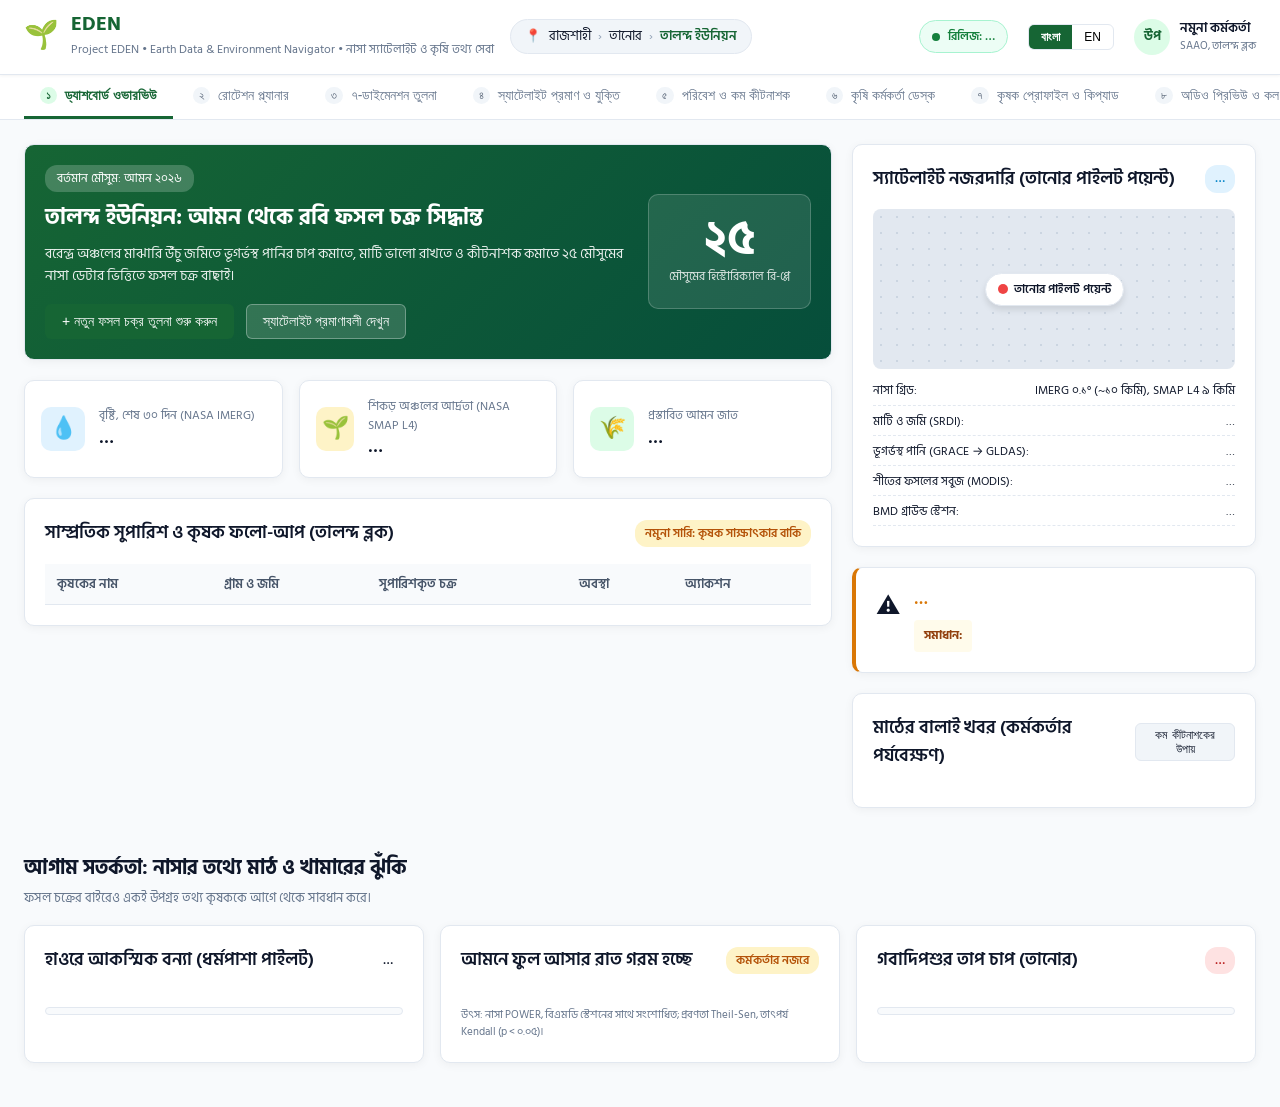
==== commit 6bcdce76: "Put more of the NASA data to work: early warnings and an environment ledger The overview gains an ea" ====
--- a/apps/saao-dashboard/public/index.html
+++ b/apps/saao-dashboard/public/index.html
@@ -78,7 +78,7 @@
       <span class="tab-num" data-num="4">৪</span> <span data-i18n="nav.evidence">স্যাটেলাইট প্রমাণ ও যুক্তি</span>
     </button>
     <button class="nav-tab" data-screen="screen-ipm">
-      <span class="tab-num" data-num="5">৫</span> <span data-i18n="nav.ipm">কম কীটনাশক (IPM)</span>
+      <span class="tab-num" data-num="5">৫</span> <span data-i18n="nav.ipm">পরিবেশ ও কম কীটনাশক</span>
     </button>
     <button class="nav-tab" data-screen="screen-officer">
       <span class="tab-num" data-num="6">৬</span> <span data-i18n="nav.officer">কৃষি কর্মকর্তা ডেস্ক</span>
@@ -244,6 +244,41 @@
           </div>
         </div>
       </div>
+
+      <!-- EARLY WARNINGS BEYOND THE ROTATION -->
+      <div class="warnings-heading">
+        <h2 data-i18n="warnings.title">আগাম সতর্কতা: নাসার তথ্যে মাঠ ও খামারের ঝুঁকি</h2>
+        <p class="subtitle" data-i18n="warnings.subtitle">ফসল চক্রের বাইরেও একই উপগ্রহ তথ্য কৃষককে আগে থেকে সাবধান করে।</p>
+      </div>
+      <div class="warnings-row">
+        <div class="card warning-card">
+          <div class="card-header">
+            <h3 data-i18n="warnings.haorTitle">হাওরে আকস্মিক বন্যা (ধর্মপাশা পাইলট)</h3>
+            <span class="badge" id="haorStatus">…</span>
+          </div>
+          <p class="warning-lead" id="haorRule"></p>
+          <div id="haorChart" class="mini-chart" role="img"></div>
+          <p class="chart-legend" id="haorLegend"></p>
+          <ul class="warning-list" id="haorFacts"></ul>
+        </div>
+        <div class="card warning-card">
+          <div class="card-header">
+            <h3 data-i18n="warnings.nightsTitle">আমনে ফুল আসার রাত গরম হচ্ছে</h3>
+            <span class="badge badge-warning" data-i18n="warnings.nightsBadge">কর্মকর্তার নজরে</span>
+          </div>
+          <ul class="warning-list" id="nightFacts"></ul>
+          <p class="warning-note" data-i18n="warnings.nightsNote">উৎস: নাসা POWER, বিএমডি স্টেশনের সাথে সংশোধিত; প্রবণতা Theil-Sen, তাৎপর্য Kendall (p &lt; ০.০৫)।</p>
+        </div>
+        <div class="card warning-card">
+          <div class="card-header">
+            <h3 data-i18n="warnings.cattleTitle">গবাদিপশুর তাপ চাপ (তানোর)</h3>
+            <span class="badge badge-danger" id="cattleBadge">…</span>
+          </div>
+          <p class="warning-lead" id="cattleLead"></p>
+          <div id="cattleChart" class="mini-chart" role="img"></div>
+          <ul class="warning-list" id="cattleFacts"></ul>
+        </div>
+      </div>
     </section>
 
     <!-- ========================================== -->
@@ -465,6 +500,15 @@
         <div class="evidence-header-tag" data-i18n="ipm.tag">ফসল চক্র ও কম কীটনাশক (Integrated Pest Management)</div>
         <h2 data-i18n="ipm.title">ফসল ঘুরিয়ে চাষ করলে কীটনাশক কম লাগে</h2>
         <p class="evidence-intro" data-i18n="ipm.intro">ধানের পর আবার ধান হলে মাজরা পোকা ও বাদামি গাছফড়িং সারা বছর খাবার পায়। রবিতে ডাল, তেল বা গম দিলে সেই চক্র ভাঙে, SRDI মাত্রায় সার দিলে পোকা কম আকৃষ্ট হয়, আর রোগ প্রতিরোধী জাত ছত্রাকনাশক কমায়। স্কোরগুলো নিয়মভিত্তিক; মাঠে পোকা গোনার তথ্য কর্মকর্তার পর্যবেক্ষণ থেকে আসে।</p>
+      </div>
+
+      <div class="card">
+        <div class="card-header">
+          <h3 data-i18n="ledger.title">পরিবেশ হিসাব: প্রতিটি চক্র বছরে জমি ও পানি থেকে কী নেয়</h3>
+          <span class="badge badge-info" data-i18n="ledger.badge">গবেষণার লেজার পদ্ধতি</span>
+        </div>
+        <p class="subtitle" data-i18n="ledger.note">জলাবদ্ধ ধানের দিন মিথেন নির্গমনের সূচক (মাপা নয়); খালি জমির দিনে মাটির জৈব পদার্থ ক্ষয় হয়। পানি তোলা = রবিতে সেচ, নাসা POWER ও IMERG দিয়ে হিসাব।</p>
+        <div id="ledgerTable" class="table-responsive"></div>
       </div>
 
       <div class="card">
--- a/apps/saao-dashboard/public/styles.css
+++ b/apps/saao-dashboard/public/styles.css
@@ -1518,3 +1518,23 @@
 @media (max-width: 640px) {
   .location-badge, .saao-profile .profile-info { display: none; }
 }
+
+/* Early warnings row (overview) and environment ledger */
+.warnings-heading { margin: 24px 0 12px; }
+.warnings-heading h2 { font-size: 20px; margin: 0 0 4px; }
+.warnings-row {
+  display: grid;
+  grid-template-columns: repeat(auto-fit, minmax(340px, 1fr));
+  gap: 16px;
+}
+.warning-card { display: flex; flex-direction: column; gap: 8px; }
+.warning-lead { margin: 0; font-size: 13px; line-height: 1.6; color: #334155; }
+.warning-list { margin: 0; padding-left: 18px; font-size: 13px; line-height: 1.6; color: #334155; }
+.warning-list li { margin-bottom: 6px; }
+.warning-note { margin: 0; font-size: 11px; color: var(--text-muted); }
+.mini-chart { width: 100%; background: #f8fafc; border: 1px solid var(--border); border-radius: 8px; padding: 6px 4px 0; }
+.mini-chart svg { display: block; }
+.chart-legend { margin: 0; font-size: 11px; color: var(--text-muted); }
+.ledger-table td:not(:first-child), .ledger-table th:not(:first-child) { text-align: right; }
+.ledger-table .top-row { background: #f0fdf4; }
+.ledger-table .baseline-row { background: #fffbeb; }
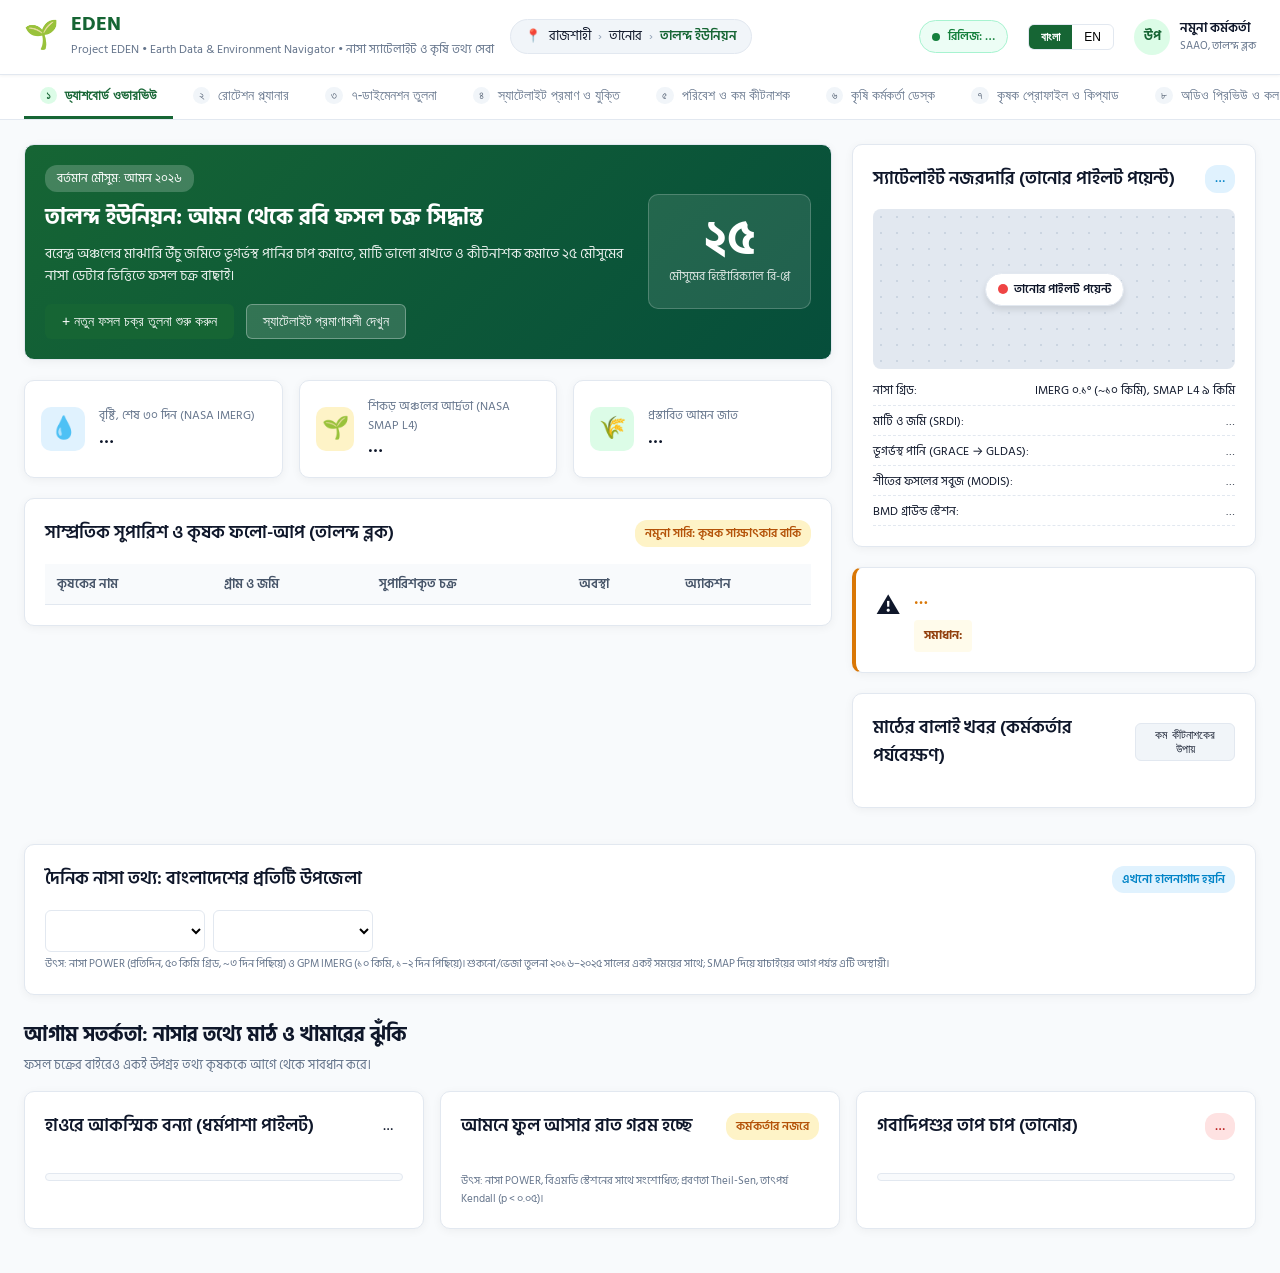
==== commit 016ae489: "Add a daily NASA update for every upazila of Bangladesh research/live/daily_update.py fetches NASA P" ====
--- a/apps/saao-dashboard/public/index.html
+++ b/apps/saao-dashboard/public/index.html
@@ -246,6 +246,18 @@
       </div>
 
       <!-- EARLY WARNINGS BEYOND THE ROTATION -->
+      <div class="card live-card">
+        <div class="card-header">
+          <h3 data-i18n="live.title">দৈনিক নাসা তথ্য: বাংলাদেশের প্রতিটি উপজেলা</h3>
+          <span class="badge badge-info" id="liveAge">—</span>
+        </div>
+        <div class="live-pick">
+          <select id="liveDistrict" aria-label="District"></select>
+          <select id="liveUpazila" aria-label="Upazila"></select>
+        </div>
+        <ul class="warning-list" id="liveFacts"></ul>
+        <p class="warning-note" data-i18n="live.note">উৎস: নাসা POWER (প্রতিদিন, ৫০ কিমি গ্রিড, ~৩ দিন পিছিয়ে) ও GPM IMERG (১০ কিমি, ১–২ দিন পিছিয়ে)। শুকনো/ভেজা তুলনা ২০১৬–২০২৫ সালের একই সময়ের সাথে; SMAP দিয়ে যাচাইয়ের আগ পর্যন্ত এটি অস্থায়ী।</p>
+      </div>
       <div class="warnings-heading">
         <h2 data-i18n="warnings.title">আগাম সতর্কতা: নাসার তথ্যে মাঠ ও খামারের ঝুঁকি</h2>
         <p class="subtitle" data-i18n="warnings.subtitle">ফসল চক্রের বাইরেও একই উপগ্রহ তথ্য কৃষককে আগে থেকে সাবধান করে।</p>
--- a/apps/saao-dashboard/public/styles.css
+++ b/apps/saao-dashboard/public/styles.css
@@ -1538,3 +1538,8 @@
 .ledger-table td:not(:first-child), .ledger-table th:not(:first-child) { text-align: right; }
 .ledger-table .top-row { background: #f0fdf4; }
 .ledger-table .baseline-row { background: #fffbeb; }
+
+/* Daily NASA conditions card */
+.live-card { margin-top: 16px; }
+.live-pick { display: flex; gap: 8px; flex-wrap: wrap; margin: 8px 0 4px; }
+.live-pick select { padding: 6px 10px; border: 1px solid var(--border); border-radius: 6px; background: #fff; font: inherit; min-width: 160px; }
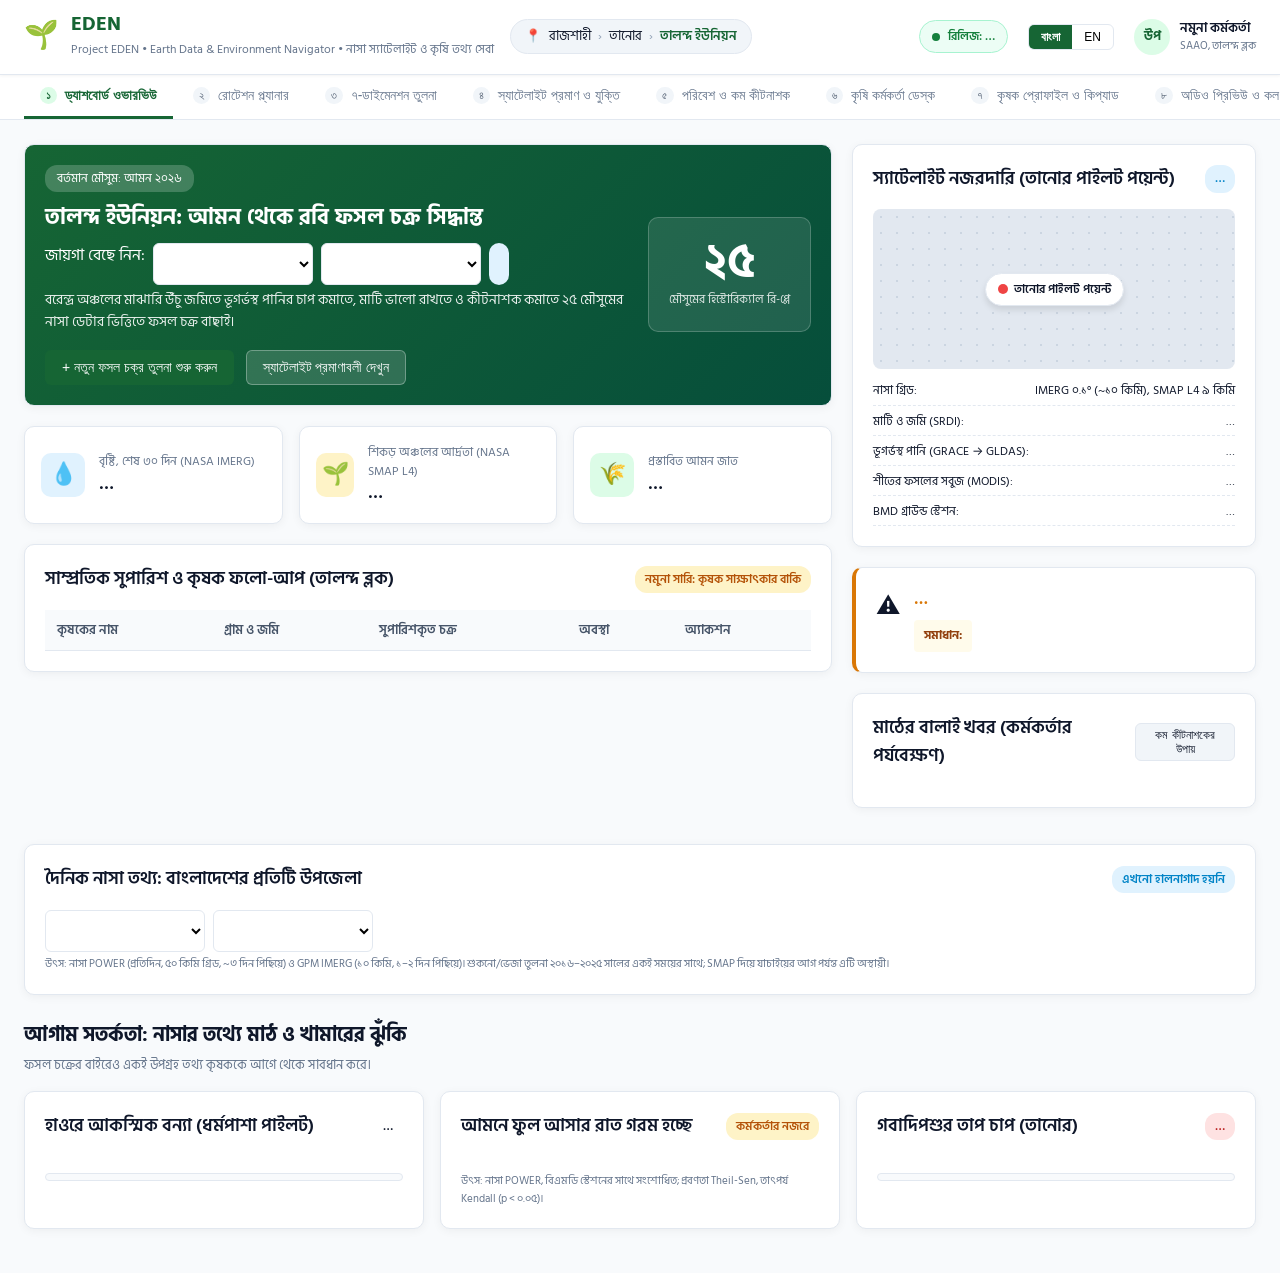
==== commit e8881ab1: "Advise every upazila, not just the Talanda pilot research/explore/national_replay.py runs the Tanore" ====
--- a/apps/saao-dashboard/public/index.html
+++ b/apps/saao-dashboard/public/index.html
@@ -111,6 +111,12 @@
             <div class="banner-content">
               <span class="season-badge" data-i18n="overview.season">বর্তমান মৌসুম: আমন ২০২৬</span>
               <h2 data-i18n="overview.title">তালন্দ ইউনিয়ন: আমন থেকে রবি ফসল চক্র সিদ্ধান্ত</h2>
+              <div class="place-picker live-pick">
+                <span data-i18n="place.label">জায়গা বেছে নিন:</span>
+                <select id="placeDistrict" aria-label="District"></select>
+                <select id="placeUpazila" aria-label="Upazila"></select>
+                <span class="badge badge-info" id="placeKind"></span>
+              </div>
               <p data-i18n="overview.lead">বরেন্দ্র অঞ্চলের মাঝারি উঁচু জমিতে ভূগর্ভস্থ পানির চাপ কমাতে, মাটি ভালো রাখতে ও কীটনাশক কমাতে ২৫ মৌসুমের নাসা ডেটার ভিত্তিতে ফসল চক্র বাছাই।</p>
               <div class="banner-actions">
                 <button class="btn btn-primary" onclick="switchScreen('screen-planner')" data-i18n="overview.startPlanner">
